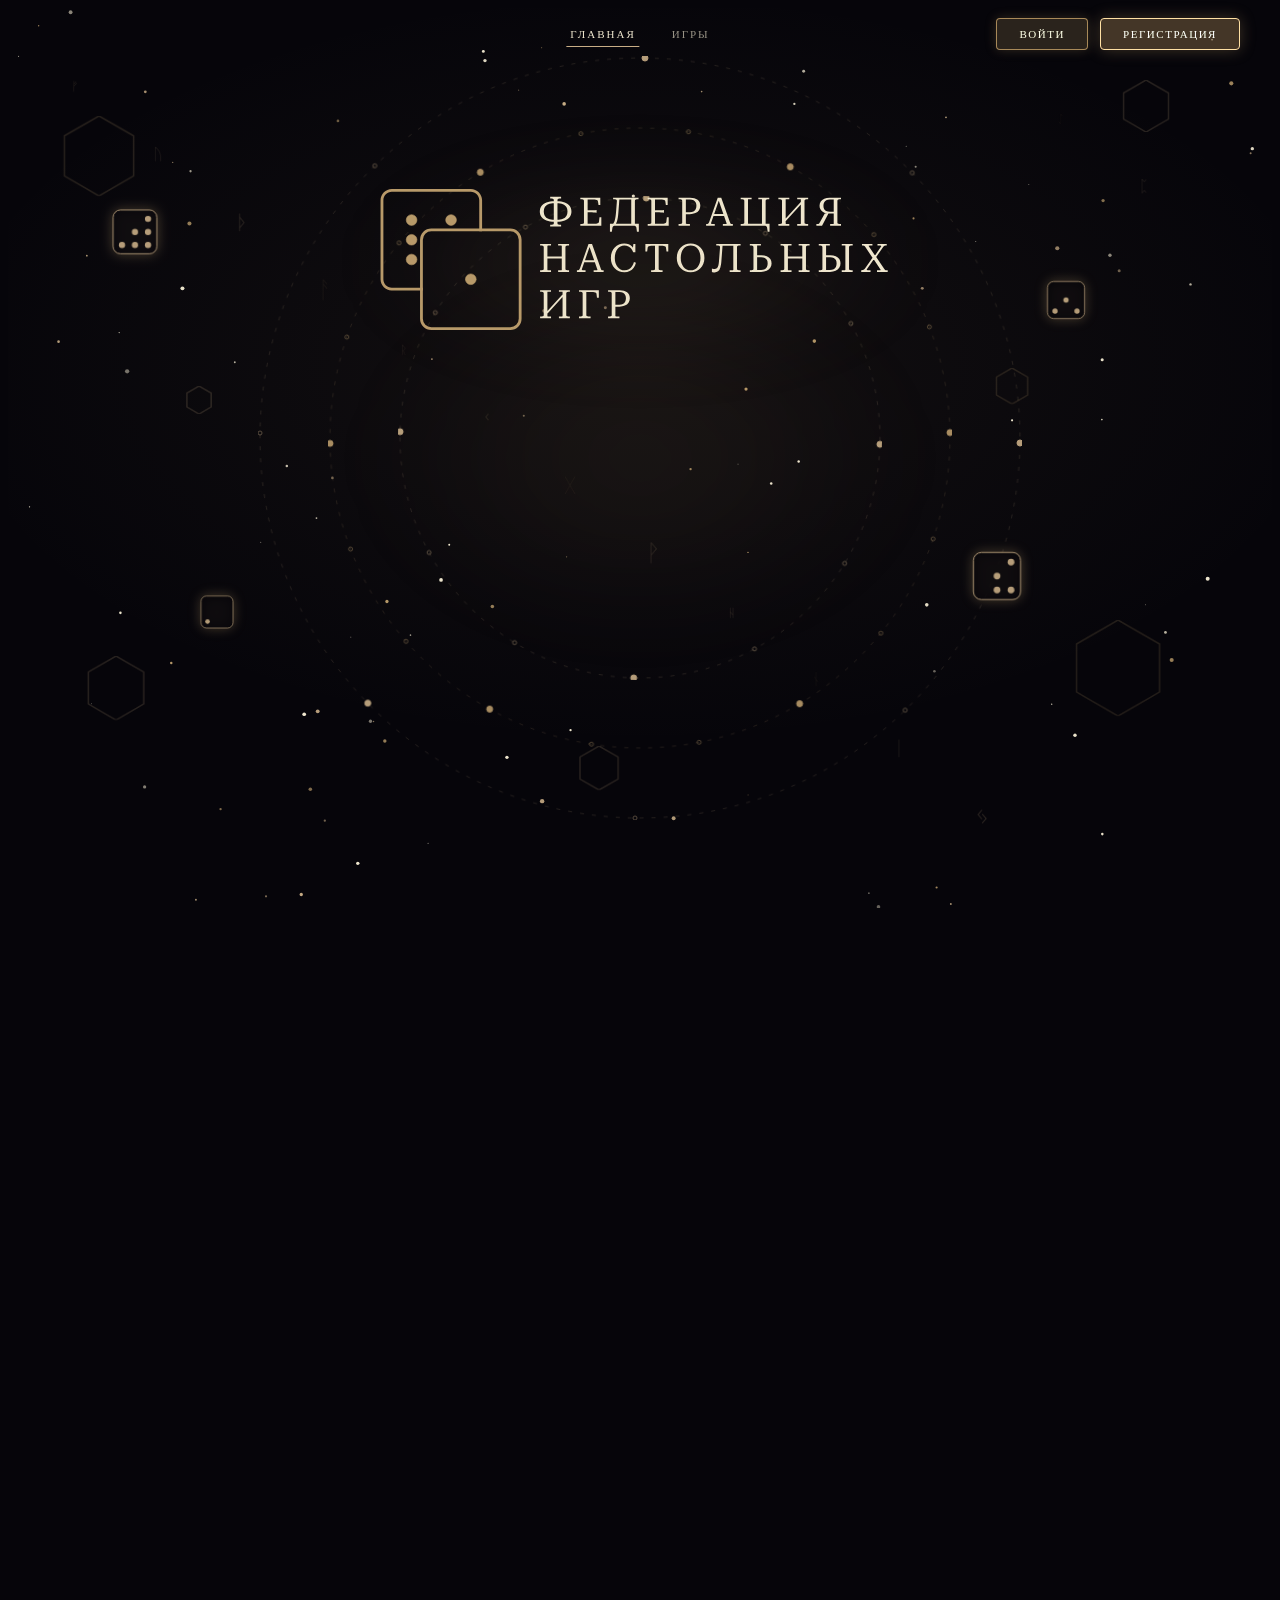
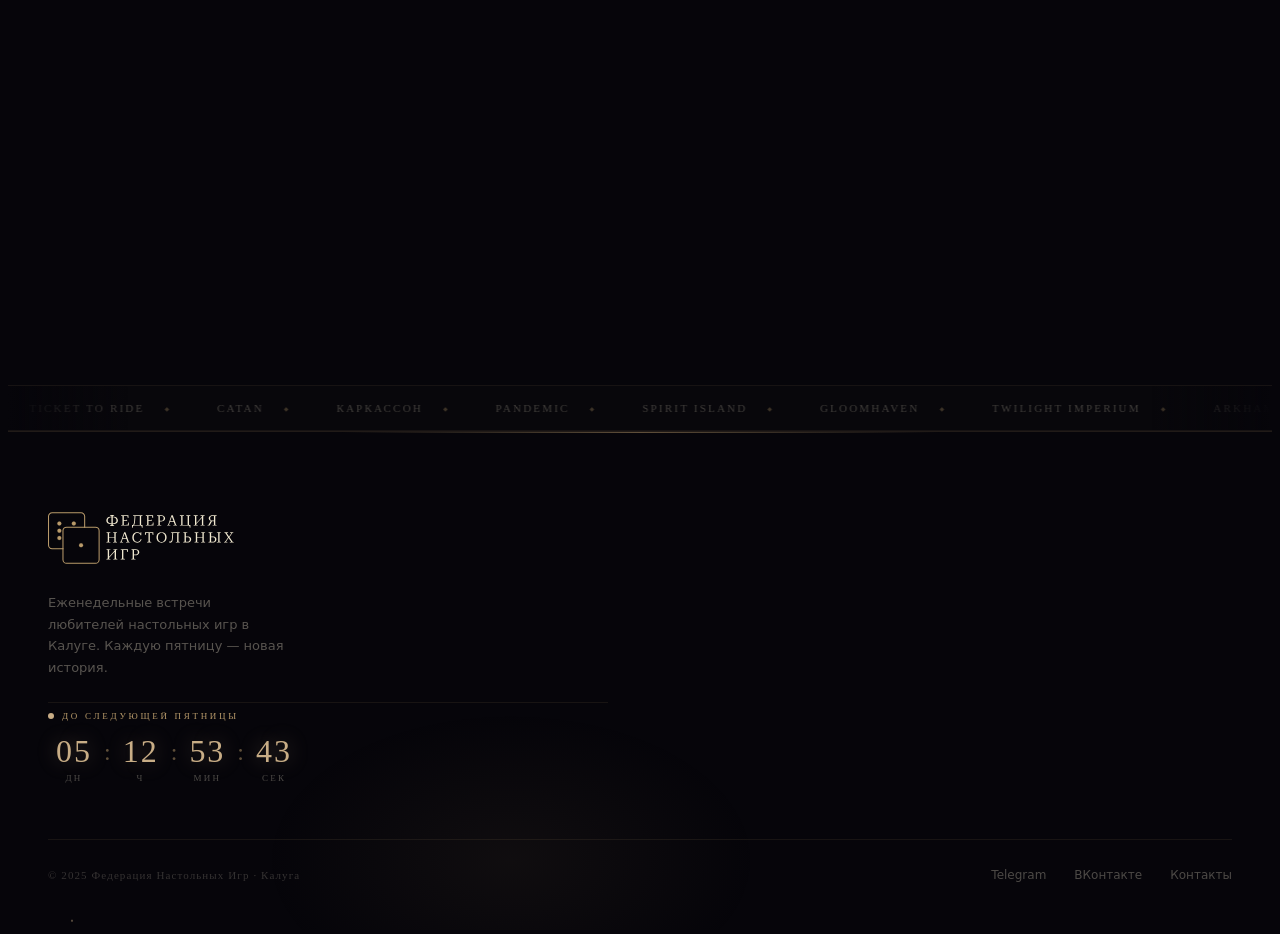
==== index.html @ bab81657 "Добавил все файлы сайта" ====
<!doctype html>
<html lang="ru">
<head>
  <meta charset="UTF-8">
  <meta name="viewport" content="width=device-width, initial-scale=1.0">
  <title>Федерация Настольных Игр — Калуга</title>
  <link rel="stylesheet" href="style.css">
</head>
<body style="background:#06050a; min-height:100vh;">
  <!-- Nav -->
  <nav class="nav-bar" id="nav" style="position:fixed;top:0;left:0;right:0;z-index:50;border-bottom:1px solid transparent;background-color:transparent;transition:all 0.4s ease;padding:18px 40px;display:flex;align-items:center;justify-content:space-between;">
    <div class="nav-center" style="position:absolute;left:50%;transform:translateX(-50%);display:flex;gap:28px;align-items:center;">
      <a href="index.html" id="btn-home" class="active" style="background:transparent;border:none;box-shadow:none;color:#f0e8d0;font-size:11px;letter-spacing:0.18em;text-transform:uppercase;padding:6px 4px 5px;text-decoration:none;font-family:var(--font-serif);transition:color 0.2s; cursor:pointer; border-bottom:1px solid #c8ad86;">Главная</a>
      <a href="games.html" id="btn-games" style="background:transparent;border:none;box-shadow:none;color:rgba(240,232,208,0.62);font-size:11px;letter-spacing:0.18em;text-transform:uppercase;padding:6px 4px;text-decoration:none;font-family:var(--font-serif);transition:color 0.2s; cursor:pointer;">Игры</a>
    </div>
    <div class="nav-right" style="display:flex;gap:12px;align-items:center;margin-left:auto;">
      <span id="nav-user" style="font-size:12px;color:rgba(240, 232, 208, 0.92);font-family:var(--font-serif);display:none;max-width:200px;overflow:hidden;text-overflow:ellipsis;white-space:nowrap;"></span>
      <button id="btn-login" style="background:rgba(184,154,106,0.18);border:1px solid rgba(184, 154, 106, 0.749);border-radius:4px;color:#fff2d6;font-size:11px;letter-spacing:0.14em;text-transform:uppercase;padding:9px 22px;cursor:pointer;font-family:var(--font-serif);transition:all 0.25s;">Войти</button>
      <button id="btn-register" style="background:rgba(184,154,106,0.30);border:1px solid #e8c99a;border-radius:4px;color:#fff8e6;font-size:11px;letter-spacing:0.14em;text-transform:uppercase;padding:9px 22px;cursor:pointer;font-family:var(--font-serif);transition:all 0.25s;box-shadow:0 0 18px rgba(200,173,134,0.38), 0 2px 12px rgba(184,154,106,0.28);">Регистрация</button>
      <button id="btn-logout" style="display:none;background:rgba(180,60,60,0.22);border:1px solid rgba(232,160,160,0.85);border-radius:4px;color:#ffdddd;font-size:11px;letter-spacing:0.14em;text-transform:uppercase;padding:9px 22px;cursor:pointer;font-family:var(--font-serif);">Выйти</button>
      <a id="btn-cabinet" href="cabinet.html" style="display:none;background:rgba(184,154,106,0.24);border:1px solid rgba(184,154,106,0.78);border-radius:4px;color:#fff2d6;font-size:11px;letter-spacing:0.1em;text-transform:uppercase;padding:9px 18px;text-decoration:none;font-family:var(--font-serif);">Кабинет</a>
            <button id="burger-btn" class="burger-btn" style="margin-left:16px;" aria-label="Меню" aria-expanded="false">
        <span></span><span></span><span></span>
      </button>
    </div>
  </nav>
  <!-- Mobile burger menu -->
  <div id="mobile-menu" class="mobile-menu" aria-hidden="true">
    <a href="index.html" class="mobile-link" data-page="home">Главная</a>
    <a href="games.html" class="mobile-link" data-page="games">Игры</a>
  </div>

  <!-- Hero -->
  <section class="hero-section" style="min-height:100vh;display:flex;flex-direction:column;align-items:center;justify-content:center;position:relative;overflow:hidden;padding:120px 24px 80px;background:radial-gradient(ellipse 80% 60% at 50% 40%, rgba(184,154,106,0.07) 0%, rgba(6,5,10,0) 70%), #06050a;">
    <canvas id="constellation" style="position:absolute;inset:0;width:100%;height:100%;pointer-events:none;"></canvas>
    <div id="runes-layer" style="position:absolute;inset:0;pointer-events:none;"></div>
    <div id="hex-layer" style="position:absolute;inset:0;pointer-events:none;"></div>
    <div id="dice-layer" style="position:absolute;inset:0;pointer-events:none;"></div>
    <!-- Nebula -->
    <div id="nebula" style="position:absolute;width:600px;height:400px;left:50%;top:50%;transform:translate(-50%,-50%);background:radial-gradient(ellipse, rgba(184,154,106,0.12) 0%, transparent 70%);animation:pulseGlow 6s ease-in-out infinite;pointer-events:none;"></div>
    <!-- Orbit rings container -->
    <div id="orbit-layer" style="position:absolute;left:50%;top:50%;transform:translate(-50%,-52%);pointer-events:none;"></div>
    <!-- Shooting stars container -->
    <div id="shooting-stars" style="position:absolute;inset:0;pointer-events:none;overflow:hidden;"></div>

    <!-- Logo -->
    <div style="position:relative;margin-bottom:48px;z-index:2;" id="hero-logo-wrap">
      <div style="position:absolute;inset:-40px;background:radial-gradient(ellipse, rgba(184,154,106,0.2) 0%, transparent 70%);border-radius:50%;animation:pulseGlow 5s ease-in-out infinite;pointer-events:none;"></div>
      <div id="logo-svg"></div>
    </div>

    <div style="animation:fadeUp 1s 0.2s ease both;text-align:center;z-index:2;padding:0 16px;">
      <p style="font-size:10px;color:#b89a6a;letter-spacing:0.35em;text-transform:uppercase;margin-bottom:20px;font-family:var(--font-serif);">Калуга</p>
      <h1 style="font-family:var(--font-display);font-size:clamp(18px,5vw,42px);font-weight:400;letter-spacing:0.1em;text-transform:uppercase;color:#f0e8d0;margin:0 0 8px;text-shadow:0 0 60px rgba(184,154,106,0.4);">Живые люди. Живые эмоции. Живая победа</h1>
      <div style="width:160px;height:1px;background:linear-gradient(90deg, transparent, #c8ad86, transparent);margin:16px auto 28px;"></div>
    </div>

    <p style="font-size:16px;color:rgba(240,232,208,0.92);text-align:center;max-width:520px;line-height:1.75;margin:0 0 44px;animation:fadeUp 1s 0.35s ease both;z-index:2;font-weight:300;letter-spacing:0.01em;padding:0 4px;">
      Создаём пространство, где каждый — от первого хода до мастерства — открывает радость настоящего соперничества, находит своих людей и чувствует: <em style="color:#c8ad86;font-style:normal;">здесь его ждут, здесь он важен, здесь игра имеет значение</em>
    </p>

    <div style="display:flex;gap:16px;flex-wrap:wrap;justify-content:center;animation:fadeUp 1s 0.5s ease both;z-index:2;">
      <div class="cosmic-btn-wrap" id="hero-cta-wrap">
        <a href="#" class="cosmic-btn" id="hero-cta">Занять место за столом</a>
      </div>
    </div>
  </section>

  <!-- Stats -->
  <div class="stats-band reveal" style="border-top:1px solid rgba(184,154,106,0.12);border-bottom:1px solid rgba(184,154,106,0.12);padding:120px 40px;background:rgba(184,154,106,0.02);position:relative;overflow:hidden;">
    <div style="position:absolute;inset:0;background:linear-gradient(90deg, transparent 0%, rgba(184,154,106,0.04) 50%, transparent 100%);animation:shimmerSweep 4s ease-in-out infinite;pointer-events:none;"></div>
    <div class="stats-grid" style="max-width:1200px;margin:0 auto;display:grid;grid-template-columns:repeat(4,1fr);gap:0;">
      <div class="stat-tile" style="text-align:center;padding:8px 24px;border-right:1px solid rgba(184,154,106,0.15);"><div style="font-family:var(--font-display);font-size:clamp(36px,5vw,60px);font-weight:300;color:#c8ad86;line-height:1;margin-bottom:8;letter-spacing:0.05em;"><span class="counter" data-target="200" data-suffix="+">0+</span></div><div style="font-size:11px;color:rgba(240,232,208,0.4);letter-spacing:0.18em;text-transform:uppercase;font-family:var(--font-serif);">Игроков в сообществе</div></div>
      <div class="stat-tile" style="text-align:center;padding:8px 24px;border-right:1px solid rgba(184,154,106,0.15);animation-delay:0.12s"><div style="font-family:var(--font-display);font-size:clamp(36px,5vw,60px);font-weight:300;color:#c8ad86;line-height:1;margin-bottom:8;letter-spacing:0.05em;"><span class="counter" data-target="48">0</span></div><div style="font-size:11px;color:rgba(240,232,208,0.4);letter-spacing:0.18em;text-transform:uppercase;font-family:var(--font-serif);">Вечеров сыграно</div></div>
      <div class="stat-tile" style="text-align:center;padding:8px 24px;border-right:1px solid rgba(184,154,106,0.15);animation-delay:0.24s"><div style="font-family:var(--font-display);font-size:clamp(36px,5vw,60px);font-weight:300;color:#c8ad86;line-height:1;margin-bottom:8;letter-spacing:0.05em;"><span class="counter" data-target="12">0</span></div><div style="font-size:11px;color:rgba(240,232,208,0.4);letter-spacing:0.18em;text-transform:uppercase;font-family:var(--font-serif);">Жанров в ротации</div></div>
      <div class="stat-tile" style="text-align:center;padding:8px 24px;"><div style="font-family:var(--font-display);font-size:clamp(36px,5vw,60px);font-weight:300;color:#c8ad86;line-height:1;margin-bottom:8;letter-spacing:0.05em;"><span class="counter" data-target="3" data-suffix="×">0×</span></div><div style="font-size:11px;color:rgba(240,232,208,0.4);letter-spacing:0.18em;text-transform:uppercase;font-family:var(--font-serif);">Призёры растут быстрее</div></div>
    </div>
  </div>

  <!-- How It Works -->
  <section class="section-standard reveal" style="padding:120px 40px;">
    <div style="max-width:1200px;margin:0 auto;">
    <div style="margin-bottom:64px;">
      <p style="font-size:10px;color:#b89a6a;letter-spacing:0.3em;text-transform:uppercase;margin-bottom:16px;font-family:var(--font-serif);">Как это устроено</p>
      <h2 style="font-family:var(--font-serif);font-size:clamp(24px,4vw,44px);font-weight:400;letter-spacing:0.05em;color:#f0e8d0;margin:0;text-transform:uppercase;">Вечер, у которого есть ритм</h2>
      <div style="width:80px;height:1px;background:linear-gradient(90deg, #b89a6a, transparent);margin-top:20px;"></div>
    </div>
    <div class="how-grid" style="display:grid;grid-template-columns:repeat(auto-fit, minmax(280px,1fr));gap:0;border:1px solid rgba(184,154,106,0.2);">
      <div class="reveal reveal-stagger how-cell card-3d" style="padding:48px 36px;border-right:1px solid rgba(184,154,106,0.15);position:relative;">
        <div style="position:absolute;bottom:12px;right:20px;font-family:var(--font-display);font-size:72px;color:#b89a6a;opacity:0.05;user-select:none;line-height:1;">01</div>
        <div class="cell-rune" style="position:absolute;top:16px;right:20px;font-family:serif;font-size:40px;color:#b89a6a;opacity:0.08;user-select:none;">ᚠ</div>
        <div class="cell-icon" style="font-size:22px;color:#c8ad86;margin-bottom:28px;line-height:1;display:inline-block;">◈</div>
        <h3 style="font-family:var(--font-serif);font-size:18px;font-weight:500;color:#f0e8d0;margin:0 0 14px;letter-spacing:0.06em;text-transform:uppercase;">Найдите свой стол</h3>
        <p style="font-size:14px;color:rgba(240,232,208,0.88);line-height:1.7;margin:0;">Приходите одни или небольшой группой. Мы подберём партнёров по опыту и темпераменту — первый шаг не должен пугать.</p>
        <div style="position:absolute;right:-5px;top:50%;transform:translateY(-50%);width:9px;height:9px;border-radius:50%;background:#06050a;border:1px solid rgba(184,154,106,0.4);z-index:2;"></div>
      </div>
      <div class="reveal reveal-stagger how-cell card-3d" style="padding:48px 36px;border-right:1px solid rgba(184,154,106,0.15);position:relative;transition-delay:0.15s">
        <div style="position:absolute;bottom:12px;right:20px;font-family:var(--font-display);font-size:72px;color:#b89a6a;opacity:0.05;user-select:none;line-height:1;">02</div>
        <div class="cell-rune" style="position:absolute;top:16px;right:20px;font-family:serif;font-size:40px;color:#b89a6a;opacity:0.08;user-select:none;">ᚹ</div>
        <div class="cell-icon" style="font-size:22px;color:#c8ad86;margin-bottom:28px;line-height:1;display:inline-block;">⬡</div>
        <h3 style="font-family:var(--font-serif);font-size:18px;font-weight:500;color:#f0e8d0;margin:0 0 14px;letter-spacing:0.06em;text-transform:uppercase;">Сыграйте партию</h3>
        <p style="font-size:14px;color:rgba(240,232,208,0.88);line-height:1.7;margin:0;">Несколько туров за вечер — стратегии, абстракции, кооперативы. Каждый жанр открывает разных людей в вас.</p>
        <div style="position:absolute;right:-5px;top:50%;transform:translateY(-50%);width:9px;height:9px;border-radius:50%;background:#06050a;border:1px solid rgba(184,154,106,0.4);z-index:2;"></div>
      </div>
      <div class="reveal reveal-stagger how-cell card-3d" style="padding:48px 36px;position:relative;transition-delay:0.3s">
        <div style="position:absolute;bottom:12px;right:20px;font-family:var(--font-display);font-size:72px;color:#b89a6a;opacity:0.05;user-select:none;line-height:1;">03</div>
        <div class="cell-rune" style="position:absolute;top:16px;right:20px;font-family:serif;font-size:40px;color:#b89a6a;opacity:0.08;user-select:none;">ᛊ</div>
        <div class="cell-icon" style="font-size:22px;color:#c8ad86;margin-bottom:28px;line-height:1;display:inline-block;">◇</div>
        <h3 style="font-family:var(--font-serif);font-size:18px;font-weight:500;color:#f0e8d0;margin:0 0 14px;letter-spacing:0.06em;text-transform:uppercase;">Войдите в летопись</h3>
        <p style="font-size:14px;color:rgba(240,232,208,0.88);line-height:1.7;margin:0;">Лучший результат недели оседает в федеральном рейтинге. Без давления — но победа приятна вдвойне, когда за ней история.</p>
      </div>
    </div>
    </div>
  </section>

  <!-- Prizes -->
  <section class="section-standard reveal" style="padding:120px 40px;border-top:1px solid rgba(184,154,106,0.12);">
    <div style="max-width:1200px;margin:0 auto;">
      <div style="margin-bottom:64px;">
        <p style="font-size:10px;color:#b89a6a;letter-spacing:0.3em;text-transform:uppercase;margin-bottom:16px;font-family:var(--font-serif);">Призы</p>
        <h2 style="font-family:var(--font-serif);font-size:clamp(24px,4vw,44px);font-weight:400;letter-spacing:0.05em;color:#f0e8d0;margin:0 0 16px;text-transform:uppercase;">Победа, за которой стоит бороться</h2>
        <p style="font-size:14px;color:rgba(240,232,208,0.45);max-width:520px;line-height:1.75;margin:0;">Каждый вечер — отдельный турнир с наградами. Лучшие три места получают денежные призы и привилегии следующего сезона.</p>
        <div style="width:80px;height:1px;background:linear-gradient(90deg, #b89a6a, transparent);margin-top:20px;"></div>
      </div>
      <div style="display:grid;grid-template-columns:repeat(auto-fit, minmax(280px,1fr));gap:24;">
        <div class="reveal reveal-stagger prize-card" data-color="#c8ad86" style="border:1px solid rgba(184,154,106,0.35);border-radius:4px;padding:44px 36px 40px;position:relative;overflow:hidden;background:#06050a;">
          <div style="position:absolute;top:0;left:0;right:0;height:2px;background:linear-gradient(90deg, transparent, #c8ad86, transparent);"></div>
          <div style="position:absolute;bottom:-12px;right:16px;font-family:var(--font-display);font-size:100px;color:#c8ad86;opacity:0.04;user-select:none;line-height:1;">I</div>
          <div style="font-size:28px;color:#c8ad86;margin-bottom:20px;line-height:1;">◆</div>
          <div style="font-size:10px;color:#c8ad86;letter-spacing:0.3em;text-transform:uppercase;margin-bottom:10px;font-family:var(--font-serif);">Место I</div>
          <h3 style="font-family:var(--font-serif);font-size:18px;font-weight:500;color:#f0e8d0;margin:0 0 20px;letter-spacing:0.06em;text-transform:uppercase;">Золото Федерации</h3>
          <div style="font-family:var(--font-display);font-size:38px;font-weight:300;color:#c8ad86;letter-spacing:0.04em;line-height:1;margin-bottom:28px;">5 000 ₽</div>
          <div style="width:100%;height:1px;background:linear-gradient(90deg, transparent, #c8ad86, transparent);opacity:0.2;margin-bottom:24px;"></div>
          <div style="display:flex;flex-direction:column;gap:12px;"><div style="display:flex;gap:12px;"><span style="color:#c8ad86;font-size:10px;margin-top:4px;">◆</span><span style="font-size:13px;color:rgba(240,232,208,0.55);line-height:1.6;">Именная запись в летописи</span></div><div style="display:flex;gap:12px;"><span style="color:#c8ad86;font-size:10px;margin-top:4px;">◆</span><span style="font-size:13px;color:rgba(240,232,208,0.55);line-height:1.6;">Приоритетная регистрация на следующий сезон</span></div><div style="display:flex;gap:12px;"><span style="color:#c8ad86;font-size:10px;margin-top:4px;">◆</span><span style="font-size:13px;color:rgba(240,232,208,0.55);line-height:1.6;">Эксклюзивный значок чемпиона</span></div></div>
        </div>
        <div class="reveal reveal-stagger prize-card" data-color="#b89a6a" style="border:1px solid rgba(184,154,106,0.18);border-radius:4px;padding:44px 36px 40px;position:relative;overflow:hidden;background:#06050a;transition-delay:0.15s">
          <div style="position:absolute;top:0;left:0;right:0;height:2px;background:linear-gradient(90deg, transparent, #b89a6a, transparent);opacity:0.3"></div>
          <div style="position:absolute;bottom:-12px;right:16px;font-family:var(--font-display);font-size:100px;color:#b89a6a;opacity:0.04;user-select:none;line-height:1;">II</div>
          <div style="font-size:28px;color:#b89a6a;margin-bottom:20px;line-height:1;">◇</div>
          <div style="font-size:10px;color:#b89a6a;letter-spacing:0.3em;text-transform:uppercase;margin-bottom:10px;font-family:var(--font-serif);">Место II</div>
          <h3 style="font-family:var(--font-serif);font-size:18px;font-weight:500;color:#e0d4b8;margin:0 0 20px;letter-spacing:0.06em;text-transform:uppercase;">Серебро Федерации</h3>
          <div style="font-family:var(--font-display);font-size:38px;font-weight:300;color:#b89a6a;letter-spacing:0.04em;line-height:1;margin-bottom:28px;">2 500 ₽</div>
          <div style="width:100%;height:1px;background:linear-gradient(90deg, transparent, #b89a6a, transparent);opacity:0.2;margin-bottom:24px;"></div>
          <div style="display:flex;flex-direction:column;gap:12px;"><div style="display:flex;gap:12px;"><span style="color:#b89a6a;font-size:10px;margin-top:4px;">◆</span><span style="font-size:13px;color:rgba(240,232,208,0.55);line-height:1.6;">Запись в рейтинговой таблице</span></div><div style="display:flex;gap:12px;"><span style="color:#b89a6a;font-size:10px;margin-top:4px;">◆</span><span style="font-size:13px;color:rgba(240,232,208,0.55);line-height:1.6;">Скидка 20% на следующий сезон</span></div><div style="display:flex;gap:12px;"><span style="color:#b89a6a;font-size:10px;margin-top:4px;">◆</span><span style="font-size:13px;color:rgba(240,232,208,0.55);line-height:1.6;">Памятный диплом</span></div></div>
        </div>
        <div class="reveal reveal-stagger prize-card" data-color="#8a7050" style="border:1px solid rgba(184,154,106,0.18);border-radius:4px;padding:44px 36px 40px;position:relative;overflow:hidden;background:#06050a;transition-delay:0.3s">
          <div style="position:absolute;top:0;left:0;right:0;height:2px;background:linear-gradient(90deg, transparent, #8a7050, transparent);opacity:0.3"></div>
          <div style="position:absolute;bottom:-12px;right:16px;font-family:var(--font-display);font-size:100px;color:#8a7050;opacity:0.04;user-select:none;line-height:1;">III</div>
          <div style="font-size:28px;color:#8a7050;margin-bottom:20px;line-height:1;">○</div>
          <div style="font-size:10px;color:#8a7050;letter-spacing:0.3em;text-transform:uppercase;margin-bottom:10px;font-family:var(--font-serif);">Место III</div>
          <h3 style="font-family:var(--font-serif);font-size:18px;font-weight:500;color:#c8ad86;margin:0 0 20px;letter-spacing:0.06em;text-transform:uppercase;">Бронза Федерации</h3>
          <div style="font-family:var(--font-display);font-size:38px;font-weight:300;color:#8a7050;letter-spacing:0.04em;line-height:1;margin-bottom:28px;">1 000 ₽</div>
          <div style="width:100%;height:1px;background:linear-gradient(90deg, transparent, #8a7050, transparent);opacity:0.2;margin-bottom:24px;"></div>
          <div style="display:flex;flex-direction:column;gap:12px;"><div style="display:flex;gap:12px;"><span style="color:#8a7050;font-size:10px;margin-top:4px;">◆</span><span style="font-size:13px;color:rgba(240,232,208,0.55);line-height:1.6;">Упоминание в итогах вечера</span></div><div style="display:flex;gap:12px;"><span style="color:#8a7050;font-size:10px;margin-top:4px;">◆</span><span style="font-size:13px;color:rgba(240,232,208,0.55);line-height:1.6;">Скидка 10% на следующий сезон</span></div></div>
        </div>
      </div>
    </div>
  </section>

  <!-- Schedule -->
  <section class="section-standard reveal" style="padding:120px 40px;border-top:1px solid rgba(184,154,106,0.12);">
    <div class="swiss-two-col" style="max-width:1200px;margin:0 auto;display:grid;grid-template-columns:1fr 1fr;gap:80px;align-items:start;">
      <div>
        <p style="font-size:10px;color:#b89a6a;letter-spacing:0.3em;text-transform:uppercase;margin-bottom:16px;font-family:var(--font-serif);">Расписание и место</p>
        <h2 style="font-family:var(--font-serif);font-size:clamp(26px,3.5vw,40px);font-weight:400;letter-spacing:0.06em;color:#f0e8d0;margin:0 0 48px;text-transform:uppercase;">Каждую пятницу</h2>
        <div class="schedule-table" style="border:1px solid rgba(184,154,106,0.2);overflow:hidden;border-radius:4px;">
          <div class="schedule-row" style="display:flex;align-items:center;gap:24px;padding:18px 28px;border-bottom:1px solid rgba(184,154,106,0.1);"><span style="font-size:13px;color:#b89a6a;min-width:44px;font-family:var(--font-serif);">18:30</span><span style="font-size:14px;color:rgba(240,232,208,0.65);">Регистрация и открытые игры</span><span style="margin-left:auto;color:#b89a6a;font-size:12px;opacity:0;">◆</span></div>
          <div class="schedule-row" style="display:flex;align-items:center;gap:24px;padding:18px 28px;border-bottom:1px solid rgba(184,154,106,0.1);"><span style="font-size:13px;color:#b89a6a;min-width:44px;font-family:var(--font-serif);">19:00</span><span style="font-size:14px;color:rgba(240,232,208,0.65);">Начало турнирных туров</span><span style="margin-left:auto;color:#b89a6a;font-size:12px;opacity:0;">◆</span></div>
          <div class="schedule-row" style="display:flex;align-items:center;gap:24px;padding:18px 28px;border-bottom:1px solid rgba(184,154,106,0.1);"><span style="font-size:13px;color:#b89a6a;min-width:44px;font-family:var(--font-serif);">21:00</span><span style="font-size:14px;color:rgba(240,232,208,0.65);">Финальный тур, подведение итогов</span><span style="margin-left:auto;color:#b89a6a;font-size:12px;opacity:0;">◆</span></div>
          <div class="schedule-row" style="display:flex;align-items:center;gap:24px;padding:18px 28px;border-bottom:1px solid rgba(184,154,106,0.1);"><span style="font-size:13px;color:#b89a6a;min-width:44px;font-family:var(--font-serif);">21:30</span><span style="font-size:14px;color:rgba(240,232,208,0.65);">Свободная игра и общение</span><span style="margin-left:auto;color:#b89a6a;font-size:12px;opacity:0;">◆</span></div>
          <div class="schedule-row" style="display:flex;align-items:center;gap:24px;padding:18px 28px;"><span style="font-size:13px;color:#b89a6a;min-width:44px;font-family:var(--font-serif);">23:00</span><span style="font-size:14px;color:rgba(240,232,208,0.65);">Закрытие</span><span style="margin-left:auto;color:#b89a6a;font-size:12px;opacity:0;">◆</span></div>
        </div>
      </div>
      <div>
        <div class="schedule-card" style="border:1px solid rgba(184,154,106,0.2);border-radius:4px;padding:40px 36px;display:flex;flex-direction:column;gap:32px;">
          <div style="height:180px;background:rgba(184,154,106,0.04);border:1px solid rgba(184,154,106,0.12);border-radius:2px;display:flex;align-items:center;justify-content:center;position:relative;overflow:hidden;">
            <svg viewBox="0 0 300 160" style="width:100%;height:100%;opacity:0.35"><line x1="0" y1="80" x2="300" y2="80" stroke="#b89a6a" stroke-width="0.5"/><line x1="150" y1="0" x2="150" y2="160" stroke="#b89a6a" stroke-width="0.5"/><circle cx="150" cy="80" r="7" fill="#b89a6a" opacity="0.9"/><circle cx="150" cy="80" r="14" fill="none" stroke="#b89a6a" stroke-width="0.8" opacity="0.4" style="animation:breathe 2s ease-in-out infinite"/><circle cx="150" cy="80" r="28" fill="none" stroke="#b89a6a" stroke-width="0.4" opacity="0.2" style="animation:breathe 2.5s 0.5s ease-in-out infinite"/><circle cx="150" cy="80" r="48" fill="none" stroke="#b89a6a" stroke-width="0.2" opacity="0.1" style="animation:breathe 3s 1s ease-in-out infinite"/></svg>
            <div style="position:absolute;bottom:12px;right:12px;font-size:10px;color:#b89a6a;letter-spacing:0.15em;font-family:var(--font-serif);">◆ Мы здесь</div>
          </div>
          <div style="display:flex;flex-direction:column;gap:16px;">
            <div style="padding:12px 0;border-bottom:1px solid rgba(184,154,106,0.1);"><div style="font-size:10px;color:#b89a6a;letter-spacing:0.25em;text-transform:uppercase;margin-bottom:6px;font-family:var(--font-serif);">Адрес</div><div style="font-size:15px;color:#f0e8d0;">Цветной бульвар, 2</div><div style="font-size:13px;color:rgba(240,232,208,0.4);margin-top:2px;">м. Цветной бульвар · 3 мин пешком</div></div>
            <div style="padding:12px 0;"><div style="font-size:10px;color:#b89a6a;letter-spacing:0.25em;text-transform:uppercase;margin-bottom:6px;font-family:var(--font-serif);">Вход</div><div style="font-size:15px;color:#f0e8d0;">800 ₽</div><div style="font-size:13px;color:rgba(240,232,208,0.4);margin-top:2px;">Всё включено. Регистрация на сайте.</div></div>
          </div>
          <div class="cosmic-btn-wrap"><a href="#" class="cosmic-btn schedule-cta">Записаться на ближайшую встречу</a></div>
        </div>
      </div>
    </div>
  </section>

  <!-- Marquee -->
  <div style="border-top:1px solid rgba(184,154,106,0.08);border-bottom:1px solid rgba(184,154,106,0.08);padding:16px 0;overflow:hidden;position:relative;background:rgba(184,154,106,0.015);">
    <div style="position:absolute;left:0;top:0;bottom:0;width:120px;background:linear-gradient(90deg, #06050a, transparent);z-index:2;pointer-events:none;"></div>
    <div style="position:absolute;right:0;top:0;bottom:0;width:120px;background:linear-gradient(270deg, #06050a, transparent);z-index:2;pointer-events:none;"></div>
    <div class="marquee-track" style="display:flex;gap:0;white-space:nowrap;" id="marquee-track"></div>
  </div>

  <!-- Footer -->
  <footer class="footer-section" style="padding:80px 40px 48px;border-top:1px solid rgba(184,154,106,0.15);position:relative;overflow:hidden;">
    <div style="position:absolute;inset:0;pointer-events:none;overflow:hidden;" id="footer-particles"></div>
    <div style="position:absolute;bottom:-80px;left:20%;width:500px;height:300px;background:radial-gradient(ellipse, rgba(184,154,106,0.06) 0%, transparent 70%);pointer-events:none;"></div>
    <div style="position:absolute;top:0;left:50%;transform:translateX(-50%);width:600px;height:1px;background:linear-gradient(90deg, transparent, rgba(184,154,106,0.5), transparent);pointer-events:none;"></div>
    <div style="max-width:1200px;margin:0 auto;position:relative;z-index:1;">
      <div style="display:grid;grid-template-columns:1fr 1fr;gap:64px;margin-bottom:56px;align-items:start;">
        <div style="display:flex;flex-direction:column;gap:24px;">
          <div id="footer-logo"></div>
          <p style="font-size:13px;color:rgba(240,232,208,0.35);max-width:240px;line-height:1.65;margin:0;">Еженедельные встречи любителей настольных игр в Калуге. Каждую пятницу — новая история.</p>
          <div style="padding-top:8px;border-top:1px solid rgba(184,154,106,0.1);">
            <div style="font-size:9px;color:#b89a6a;letter-spacing:0.3em;text-transform:uppercase;margin-bottom:14px;font-family:var(--font-serif);display:flex;align-items:center;gap:8px;"><span style="width:6px;height:6px;border-radius:50%;background:#c8ad86;display:inline-block;animation:pulseDot 1.5s ease-in-out infinite;"></span> До следующей пятницы</div>
            <div style="display:flex;align-items:flex-start;gap:4px;" id="countdown">
              <div style="display:flex;flex-direction:column;align-items:center;gap:6px;min-width:52px;"><div id="cd-d" style="font-family:var(--font-display);font-size:32px;font-weight:300;color:#c8ad86;line-height:1;letter-spacing:0.06em;text-shadow:0 0 20px rgba(200,173,134,0.4);">00</div><div style="font-size:9px;color:rgba(240,232,208,0.3);letter-spacing:0.25em;text-transform:uppercase;font-family:var(--font-serif);">дн</div></div>
              <div style="color:#b89a6a;font-size:24px;font-family:var(--font-display);opacity:0.5;margin-top:4px;">:</div>
              <div style="display:flex;flex-direction:column;align-items:center;gap:6px;min-width:52px;"><div id="cd-h" style="font-family:var(--font-display);font-size:32px;font-weight:300;color:#c8ad86;line-height:1;letter-spacing:0.06em;text-shadow:0 0 20px rgba(200,173,134,0.4);">00</div><div style="font-size:9px;color:rgba(240,232,208,0.3);letter-spacing:0.25em;text-transform:uppercase;font-family:var(--font-serif);">ч</div></div>
              <div style="color:#b89a6a;font-size:24px;font-family:var(--font-display);opacity:0.5;margin-top:4px;">:</div>
              <div style="display:flex;flex-direction:column;align-items:center;gap:6px;min-width:52px;"><div id="cd-m" style="font-family:var(--font-display);font-size:32px;font-weight:300;color:#c8ad86;line-height:1;letter-spacing:0.06em;text-shadow:0 0 20px rgba(200,173,134,0.4);">00</div><div style="font-size:9px;color:rgba(240,232,208,0.3);letter-spacing:0.25em;text-transform:uppercase;font-family:var(--font-serif);">мин</div></div>
              <div style="color:#b89a6a;font-size:24px;font-family:var(--font-display);opacity:0.5;margin-top:4px;">:</div>
              <div style="display:flex;flex-direction:column;align-items:center;gap:6px;min-width:52px;"><div id="cd-s" style="font-family:var(--font-display);font-size:32px;font-weight:300;color:#c8ad86;line-height:1;letter-spacing:0.06em;text-shadow:0 0 20px rgba(200,173,134,0.4);">00</div><div style="font-size:9px;color:rgba(240,232,208,0.3);letter-spacing:0.25em;text-transform:uppercase;font-family:var(--font-serif);">сек</div></div>
            </div>
          </div>
        </div>
        <div style="display:flex;flex-direction:column;gap:28px;align-items:flex-start;">
          
        </div>
      </div>
      <div class="footer-bottom" style="display:flex;justify-content:space-between;align-items:center;flex-wrap:wrap;gap:16px;border-top:1px solid rgba(184,154,106,0.1);padding-top:28px;">
        <span style="font-size:11px;color:rgba(240,232,208,0.2);font-family:var(--font-serif);letter-spacing:0.1em;">© 2025 Федерация Настольных Игр · Калуга</span>
        <div style="display:flex;gap:28px;"><a href="#" style="font-size:12px;color:rgba(240,232,208,0.3);text-decoration:none;">Telegram</a><a href="#" style="font-size:12px;color:rgba(240,232,208,0.3);text-decoration:none;">ВКонтакте</a><a href="#" style="font-size:12px;color:rgba(240,232,208,0.3);text-decoration:none;">Контакты</a></div>
      </div>
    </div>
  </footer>

  <!-- Modals -->
  <div id="modal-register" style="position:fixed;inset:0;z-index:100;background:rgba(6,5,10,0.85);backdrop-filter:blur(12px);display:none;align-items:center;justify-content:center;padding:20px;">
    <div style="width:100%;max-width:480px;background:#06050a;border:1px solid rgba(184,154,106,0.3);border-radius:6px;padding:48px 40px;position:relative;">
      <button class="modal-close" data-close="modal-register" style="position:absolute;top:18px;right:20px;background:none;border:none;color:rgba(240,232,208,0.3);font-size:20px;cursor:pointer;line-height:1;padding:4px;">×</button>
      <div id="reg-form-wrap">
        <p style="font-size:10px;color:#b89a6a;letter-spacing:0.3em;text-transform:uppercase;margin-bottom:12px;font-family:var(--font-serif);">Ближайшая встреча</p>
        <h3 style="font-family:var(--font-serif);font-size:24px;color:#f0e8d0;font-weight:400;letter-spacing:0.06em;text-transform:uppercase;margin:0 0 8px;">Пятница, 18:30</h3>
        <p style="font-size:13px;color:rgba(240,232,208,0.35);margin-bottom:36px;">Цветной бульвар, 2 · Вход 800 ₽</p>
        <div style="width:100%;height:1px;background:linear-gradient(90deg, transparent, rgba(184,154,106,0.3), transparent);margin-bottom:32px;"></div>
        <form id="reg-form" style="display:flex;flex-direction:column;gap:16px;">
          <div><div style="font-size:10px;color:#b89a6a;letter-spacing:0.22em;text-transform:uppercase;margin-bottom:8px;font-family:var(--font-serif);">Имя <span style="color:rgba(184,154,106,0.5);">*</span></div><input id="reg-name" type="text" placeholder="Как вас зовут" required style="width:100%;background:transparent;border:1px solid rgba(184,154,106,0.25);border-radius:4px;padding:12px 16px;font-size:14px;color:#f0e8d0;outline:none;font-family:var(--font-sans);"></div>
          <div><div style="font-size:10px;color:#b89a6a;letter-spacing:0.22em;text-transform:uppercase;margin-bottom:8px;font-family:var(--font-serif);">Email <span style="color:rgba(184,154,106,0.5);">*</span></div><input id="reg-email" type="email" placeholder="ваш@email.com" required style="width:100%;background:transparent;border:1px solid rgba(184,154,106,0.25);border-radius:4px;padding:12px 16px;font-size:14px;color:#f0e8d0;outline:none;font-family:var(--font-sans);"></div>
          <div><div style="font-size:10px;color:#b89a6a;letter-spacing:0.22em;text-transform:uppercase;margin-bottom:8px;font-family:var(--font-serif);">Пароль <span style="color:rgba(184,154,106,0.5);">*</span></div><input id="reg-password" type="password" placeholder="Придумай пароль (мин. 4 символа)" required style="width:100%;background:transparent;border:1px solid rgba(184,154,106,0.25);border-radius:4px;padding:12px 16px;font-size:14px;color:#f0e8d0;outline:none;font-family:var(--font-sans);"></div>
          <div id="reg-error" style="display:none;color:#e8a0a0;font-size:12px;text-align:center;padding:8px;border:1px solid rgba(180,60,60,0.3);border-radius:4px;background:rgba(180,60,60,0.08);"></div>
          <div style="margin-top:8px;"><div class="cosmic-btn-wrap" style="width:100%"><button type="submit" class="cosmic-btn" style="width:100%;font-size:12px;">Зарегистрироваться</button></div></div>
        </form>
      </div>
      <div id="reg-success" style="display:none;text-align:center;padding:24px 0;">
        <div style="font-size:32px;color:#c8ad86;margin-bottom:20px;">◆</div>
        <h3 style="font-family:var(--font-serif);font-size:22px;color:#f0e8d0;font-weight:400;letter-spacing:0.08em;text-transform:uppercase;margin:0 0 12px;">Место занято</h3>
        <p style="font-size:14px;color:rgba(240,232,208,0.88);line-height:1.7;margin:0 0 32px;">Ждём вас в пятницу в 18:30.<br>Письмо с деталями придёт на <span id="reg-success-email"></span></p>
        <button data-close="modal-register" class="modal-close" style="font-size:12px;color:#b89a6a;background:none;border:1px solid rgba(184,154,106,0.3);border-radius:4px;padding:10px 28px;cursor:pointer;letter-spacing:0.1em;text-transform:uppercase;font-family:var(--font-serif);">Закрыть</button>
      </div>
    </div>
  </div>

  <div id="modal-login" style="position:fixed;inset:0;z-index:100;background:rgba(6,5,10,0.85);backdrop-filter:blur(12px);display:none;align-items:center;justify-content:center;padding:20px;">
    <div style="width:100%;max-width:420px;background:#06050a;border:1px solid rgba(184,154,106,0.3);border-radius:6px;padding:48px 40px;position:relative;">
      <button class="modal-close" data-close="modal-login" style="position:absolute;top:18px;right:20px;background:none;border:none;color:rgba(240,232,208,0.3);font-size:20px;cursor:pointer;line-height:1;padding:4px;">×</button>
      <div style="font-size:32px;color:#c8ad86;text-align:center;margin-bottom:24px;">◆</div>
      <h3 style="font-family:var(--font-serif);font-size:22px;color:#f0e8d0;font-weight:400;letter-spacing:0.08em;text-transform:uppercase;margin:0 0 8px;text-align:center;">Вход</h3>
      <p style="font-size:13px;color:rgba(240,232,208,0.35);text-align:center;margin-bottom:32px;">Добро пожаловать обратно</p>
      <div style="width:100%;height:1px;background:linear-gradient(90deg, transparent, rgba(184,154,106,0.3), transparent);margin-bottom:32px;"></div>
      <form id="login-form" style="display:flex;flex-direction:column;gap:16px;">
        <div><div style="font-size:10px;color:#b89a6a;letter-spacing:0.22em;text-transform:uppercase;margin-bottom:8px;font-family:var(--font-serif);">Email</div><input type="email" placeholder="ваш@email.com" required style="width:100%;background:transparent;border:1px solid rgba(184,154,106,0.25);border-radius:4px;padding:12px 16px;font-size:14px;color:#f0e8d0;outline:none;font-family:var(--font-sans);"></div>
        <div><div style="font-size:10px;color:#b89a6a;letter-spacing:0.22em;text-transform:uppercase;margin-bottom:8px;font-family:var(--font-serif);">Пароль</div><input type="password" id="login-password" placeholder="••••••••" required style="width:100%;background:transparent;border:1px solid rgba(184,154,106,0.25);border-radius:4px;padding:12px 16px;font-size:14px;color:#f0e8d0;outline:none;font-family:var(--font-sans);"></div>
        <div style="text-align:right;margin-top:-8px;"><span style="font-size:11px;color:rgba(184,154,106,0.5);cursor:pointer;letter-spacing:0.1em;font-family:var(--font-serif);">Забыли пароль?</span></div>
        <div id="login-error" style="display:none;color:#e8a0a0;font-size:12px;text-align:center;padding:8px;border:1px solid rgba(180,60,60,0.3);border-radius:4px;background:rgba(180,60,60,0.08);"></div>
        <div style="margin-top:8px;"><div class="cosmic-btn-wrap" style="width:100%"><button type="submit" class="cosmic-btn" style="width:100%;font-size:12px;">Войти</button></div></div>
      </form>
    </div>
  </div>

  <script src="db.js"></script>
  <script src="script.js"></script>
</body>
</html>
---- style.css ----
@import url('https://fonts.googleapis.com/css2?family=Cormorant+Garamond:ital,wght@0,300;0,400;0,500;0,600;1,300;1,400;1,500&family=Cormorant+SC:wght@300;400;500;600&family=Raleway:wght@300;400;500&display=swap');


@property --cosmic-angle {
  syntax: '<angle>';
  initial-value: 0deg;
  inherits: false;
}

:root {
  --color-canvas: #06050a;
  --color-cream: #f0e8d0;
  --color-gold: #c8ad86;
  --color-purple: #b89a6a;
  --color-violet: #8a7050;
  --color-cyan: #c8ad86;
  --color-ash: #66635f;
  --color-border: rgba(200, 173, 134, 0.15);

  --font-display: 'Cormorant SC', 'Cormorant Garamond', Georgia, serif;
  --font-serif: 'Cormorant Garamond', Georgia, serif;
  --font-sans: 'Raleway', ui-sans-serif, system-ui, sans-serif;
}

* { box-sizing: border-box; }

html { scroll-behavior: smooth; }

body {
  background-color: #06050a;
  color: #f0e8d0;
  font-family: 'Raleway', ui-sans-serif, system-ui, sans-serif;
  -webkit-font-smoothing: antialiased;
}

::-webkit-scrollbar { width: 3px; }
::-webkit-scrollbar-track { background: transparent; }
::-webkit-scrollbar-thumb { background: rgba(184,154,106,0.4); border-radius: 2px; }

/* ── Reveal ── */
.reveal {
  opacity: 0;
  transform: translateY(28px);
  transition: opacity 0.8s ease, transform 0.8s ease;
}
.reveal.visible { opacity: 1; transform: translateY(0); }

/* ── Hero entrance ── */
@keyframes fadeUp {
  from { opacity: 0; transform: translateY(24px); }
  to   { opacity: 1; transform: translateY(0); }
}

/* ── Floating ── */
@keyframes float {
  0%,100% { transform: translateY(0px) rotate(0deg); }
  33%      { transform: translateY(-18px) rotate(3deg); }
  66%      { transform: translateY(-8px) rotate(-2deg); }
}
@keyframes floatSlow {
  0%,100% { transform: translateY(0px) rotate(0deg) scale(1); }
  50%      { transform: translateY(-24px) rotate(6deg) scale(1.04); }
}
@keyframes floatTiny {
  0%,100% { transform: translate(0,0); }
  25%      { transform: translate(4px,-8px); }
  75%      { transform: translate(-4px,6px); }
}

/* ── Orbit ── */
@keyframes orbit {
  from { transform: rotate(0deg); }
  to   { transform: rotate(360deg); }
}
@keyframes orbitCCW {
  from { transform: rotate(0deg); }
  to   { transform: rotate(-360deg); }
}

/* ── Pulse glow ── */
@keyframes pulseGlow {
  0%,100% { opacity: 0.55; filter: blur(40px); }
  50%      { opacity: 0.9; filter: blur(60px); }
}
@keyframes pulseRing {
  0%,100% { opacity: 0.4; transform: translate(-50%,-50%) scale(1); }
  50%      { opacity: 0.8; transform: translate(-50%,-50%) scale(1.04); }
}

/* ── Twinkle ── */
@keyframes twinkle {
  0%,100% { opacity: 0.1; transform: scale(0.8); }
  50%      { opacity: 1; transform: scale(1.2); }
}

/* ── Cosmic border spin ── */
@keyframes cosmicSpin {
  to { --cosmic-angle: 360deg; }
}

/* ── Shimmer sweep ── */
@keyframes shimmerSweep {
  from { transform: translateX(-120%) skewX(-15deg); }
  to   { transform: translateX(220%) skewX(-15deg); }
}

/* ── Drift rune ── */
@keyframes drift {
  0%   { transform: translate(0,0) rotate(0deg) scale(1); opacity: 0.15; }
  25%  { transform: translate(12px,-20px) rotate(90deg) scale(1.1); opacity: 0.3; }
  50%  { transform: translate(-8px,-36px) rotate(180deg) scale(0.9); opacity: 0.08; }
  75%  { transform: translate(-14px,-16px) rotate(270deg) scale(1.05); opacity: 0.25; }
  100% { transform: translate(0,0) rotate(360deg) scale(1); opacity: 0.15; }
}

/* ── Logo glow pulse ── */
@keyframes logoGlow {
  0%,100% { filter: drop-shadow(0 0 12px rgba(184,154,106,0.3)) drop-shadow(0 0 40px rgba(200,173,134,0.15)); }
  50%      { filter: drop-shadow(0 0 24px rgba(200,173,134,0.5)) drop-shadow(0 0 80px rgba(200,173,134,0.25)); }
}

/* ── Cosmic CTA button ── */
.cosmic-btn-wrap {
  --cosmic-angle: 0deg;
  position: relative;
  display: inline-block;
  padding: 1.5px;
  border-radius: 6px;
  background: conic-gradient(from var(--cosmic-angle), #b89a6a, #c8ad86, #f0e8d0, #c8ad86, #b89a6a);
  animation: cosmicSpin 4s linear infinite;
  cursor: pointer;
}
.cosmic-btn {
  position: relative;
  display: block;
  padding: 14px 38px;
  border-radius: 5px;
  background: #06050a;
  color: #f0e8d0;
  font-family: 'Cormorant Garamond', serif;
  font-size: 13px;
  font-weight: 500;
  letter-spacing: 0.12em;
  text-transform: uppercase;
  text-decoration: none;
  text-align: center;
  border: none;
  cursor: pointer;
  overflow: hidden;
  transition: background 0.3s;
}
.cosmic-btn:hover { background: #0f0e0b; }
.cosmic-btn::before {
  content: '';
  position: absolute;
  top: 0; left: 0; right: 0; bottom: 0;
  background: linear-gradient(90deg, transparent 0%, rgba(184,154,106,0.12) 40%, rgba(200,173,134,0.22) 50%, rgba(240,232,208,0.10) 60%, transparent 100%);
  background-size: 200% 100%;
  animation: shimmerSweep 3s ease infinite;
  pointer-events: none;
}

/* ── Subtle star field ── */
.star-field {
  position: absolute;
  inset: 0;
  overflow: hidden;
  pointer-events: none;
}

/* ── Shooting star ── */
@keyframes shoot {
  0%   { transform: translateX(0) translateY(0) scaleX(0); opacity: 0; }
  5%   { opacity: 1; transform: translateX(0) translateY(0) scaleX(1); }
  100% { transform: translateX(600px) translateY(200px) scaleX(1); opacity: 0; }
}

/* ── Glitch ── */
@keyframes glitch1 {
  0%,100% { clip-path: inset(0 0 100% 0); transform: translate(0); }
  20% { clip-path: inset(20% 0 60% 0); transform: translate(-4px, 2px); }
  40% { clip-path: inset(50% 0 30% 0); transform: translate(4px, -2px); }
  60% { clip-path: inset(70% 0 5% 0); transform: translate(-2px, 1px); }
  80% { clip-path: inset(5% 0 80% 0); transform: translate(2px, -1px); }
}
@keyframes glitch2 {
  0%,100% { clip-path: inset(0 0 100% 0); transform: translate(0); }
  20% { clip-path: inset(60% 0 20% 0); transform: translate(4px, -2px); }
  40% { clip-path: inset(10% 0 70% 0); transform: translate(-4px, 2px); }
  60% { clip-path: inset(30% 0 50% 0); transform: translate(2px, -3px); }
  80% { clip-path: inset(80% 0 5% 0); transform: translate(-2px, 3px); }
}

/* ── Spin slow ── */
@keyframes spinSlow {
  from { transform: rotate(0deg); }
  to   { transform: rotate(360deg); }
}
@keyframes spinSlowCCW {
  from { transform: rotate(0deg); }
  to   { transform: rotate(-360deg); }
}

/* ── Breathe ── */
@keyframes breathe {
  0%,100% { transform: scale(1); opacity: 0.8; }
  50%      { transform: scale(1.06); opacity: 1; }
}

/* ── Cursor trail particle ── */
@keyframes trailFade {
  0%   { transform: scale(1); opacity: 0.9; }
  100% { transform: scale(0); opacity: 0; }
}

/* ── Ripple ── */
@keyframes rippleOut {
  0%   { transform: scale(0.5); opacity: 0.8; }
  100% { transform: scale(3); opacity: 0; }
}

/* ── Number roll ── */
@keyframes numRoll {
  from { transform: translateY(40%); opacity: 0; }
  to   { transform: translateY(0); opacity: 1; }
}

/* ── 3D card hover ── */
.card-3d {
  transition: transform 0.15s ease, box-shadow 0.15s ease;
  transform-style: preserve-3d;
  will-change: transform;
}

/* ── Responsive layout ── */

/* Burger button - hidden on desktop */
.burger-btn {
  display: none;
  flex-direction: column;
  justify-content: center;
  gap: 4px;
  width: 36px;
  height: 36px;
  background: transparent;
  border: 1px solid rgba(184,154,106,0.25);
  border-radius: 6px;
  cursor: pointer;
  padding: 7px 8px;
  transition: all 0.25s;
}
.burger-btn span {
  display: block;
  height: 2px;
  background: #c8ad86;
  border-radius: 2px;
  transition: all 0.25s;
  width: 100%;
}
.burger-btn:hover { border-color: #c8ad86; background: rgba(184,154,106,0.08); }
.burger-btn[aria-expanded="true"] span:nth-child(1) { transform: translateY(6px) rotate(45deg); }
.burger-btn[aria-expanded="true"] span:nth-child(2) { opacity: 0; transform: scaleX(0); }
.burger-btn[aria-expanded="true"] span:nth-child(3) { transform: translateY(-6px) rotate(-45deg); }

/* Mobile menu */
.mobile-menu {
  display: none;
  position: fixed;
  top: 64px;
  right: 16px;
  width: 200px;
  background: rgba(12,10,18,0.98);
  border: 1px solid rgba(184,154,106,0.22);
  border-radius: 8px;
  padding: 12px;
  flex-direction: column;
  gap: 4px;
  z-index: 49;
  box-shadow: 0 12px 32px rgba(0,0,0,0.5), 0 0 20px rgba(184,154,106,0.12);
  backdrop-filter: blur(16px);
}
.mobile-menu.open { display: flex; }
.mobile-link {
  display: block;
  padding: 12px 16px;
  font-size: 11px;
  letter-spacing: 0.14em;
  text-transform: uppercase;
  font-family: var(--font-serif);
  color: rgba(240,232,208,0.65);
  text-decoration: none;
  border-radius: 4px;
  transition: all 0.2s;
  border: 1px solid transparent;
}
.mobile-link:hover { background: rgba(184,154,106,0.10); color: #f0e8d0; border-color: rgba(184,154,106,0.2); }
.mobile-link.active { background: rgba(184,154,106,0.16); color: #fff8e6; border-color: rgba(184,154,106,0.35); }

@media (max-width: 768px) {
  .section-standard { padding: 72px 20px !important; }
  .hero-section { padding: 96px 20px 72px !important; }
  .nav-bar { padding: 14px 20px !important; }
.nav-center { display: none !important; }
  .nav-right { margin-left: auto !important; }
  .burger-btn { display: flex !important; margin-left: 16px !important; position: absolute !important; right: 20px !important; top: 50% !important; transform: translateY(-50%) !important; }
  .nav-bar { padding-right: 64px !important; }
  .mobile-menu { right: 12px; left: auto; }
  .footer-section { padding: 56px 20px 36px !important; }

  .two-col-grid { display: flex !important; flex-direction: column !important; gap: 0 !important; }
  .swiss-two-col { display: flex !important; flex-direction: column !important; gap: 48px !important; }
  .stats-grid { gap: 20px !important; }

  .how-grid { border-left: none !important; border-right: none !important; }
  .how-cell { border-right: none !important; border-bottom: 1px solid rgba(184,154,106,0.15) !important; padding: 36px 20px !important; }
  .how-cell:last-child { border-bottom: none !important; }

  .schedule-table { padding: 0 !important; }
  .schedule-row { padding: 14px 16px !important; }
  .schedule-card { padding: 28px 20px !important; }

  .hide-mobile { display: none !important; }

  .footer-inner { flex-direction: column !important; gap: 36px !important; }
  .footer-bottom { flex-direction: column !important; gap: 14px !important; }
  .footer-section > div > div:first-of-type { grid-template-columns: 1fr !important; gap: 32px !important; }

  .sub-form input { width: 160px !important; }

  .stats-band { padding: 72px 20px !important; }

  .how-grid { display: block !important; }
  .how-grid .how-cell { border-right: none !important; }

  .nav-links { gap: 20px !important; }
  .nav-links a { font-size: 11px !important; }
}

/* ── Staggered reveal ── */
.reveal-stagger:nth-child(1) { transition-delay: 0s; }
.reveal-stagger:nth-child(2) { transition-delay: 0.15s; }
.reveal-stagger:nth-child(3) { transition-delay: 0.30s; }
.reveal-stagger:nth-child(4) { transition-delay: 0.45s; }
.reveal-stagger:nth-child(5) { transition-delay: 0.60s; }

/* ── How-cell hover glow ── */
.how-cell {
  transition: background 0.4s ease;
  cursor: default;
}
.how-cell:hover {
  background: rgba(184,154,106,0.04);
}
.how-cell .cell-icon {
  transition: transform 0.4s cubic-bezier(.23,1,.32,1), text-shadow 0.4s ease;
}
.how-cell:hover .cell-icon {
  transform: scale(1.35) rotate(15deg);
  text-shadow: 0 0 28px rgba(200,173,134,0.7);
}
.how-cell .cell-rune {
  transition: opacity 0.4s ease, transform 0.4s ease;
}
.how-cell:hover .cell-rune {
  opacity: 0.22 !important;
  transform: rotate(-10deg) scale(1.1);
}

/* ── Stat tile ── */
@keyframes statIn {
  from { opacity: 0; transform: translateY(20px) scale(0.95); }
  to   { opacity: 1; transform: translateY(0) scale(1); }
}
.stat-tile {
  opacity: 0;
  animation: statIn 0.7s ease forwards;
  animation-fill-mode: both;
}



.mobile-link {
  display: block;
  padding: 12px 16px;
  font-size: 11px;
  letter-spacing: 0.14em;
  text-transform: uppercase;
  font-family: var(--font-serif);
  color: rgba(240,232,208,0.65);
  text-decoration: none;
  border-radius: 4px;
  transition: all 0.2s;
  border: 1px solid transparent;
}
.mobile-link:hover { background: rgba(184,154,106,0.10); color: #f0e8d0; border-color: rgba(184,154,106,0.2); }
.mobile-link.active { background: rgba(184,154,106,0.16); color: #fff8e6; border-color: rgba(184,154,106,0.35); }

@media (max-width: 768px) {
  .stats-grid { grid-template-columns: repeat(2, 1fr) !important; }
  .stat-tile { border-right: none !important; border-bottom: 1px solid rgba(184,154,106,0.15); padding: 16px 8px !important; }
}

/* ── Path particle ── */
@keyframes pathParticle {
  0%   { opacity: 0; offset-distance: 0%; }
  10%  { opacity: 1; }
  90%  { opacity: 1; }
  100% { opacity: 0; offset-distance: 100%; }
}

/* ── Glow pulse ring ── */
@keyframes glowRing {
  0%,100% { transform: scale(1); opacity: 0.3; }
  50%      { transform: scale(1.15); opacity: 0.7; }
}

/* ── Slide in from left ── */
@keyframes slideInLeft {
  from { opacity: 0; transform: translateX(-32px); }
  to   { opacity: 1; transform: translateX(0); }
}
@keyframes slideInRight {
  from { opacity: 0; transform: translateX(32px); }
  to   { opacity: 1; transform: translateX(0); }
}

/* ── Schedule row sweep ── */
.schedule-row::after {
  content: '';
  position: absolute;
  inset: 0;
  background: linear-gradient(90deg, transparent 0%, rgba(200,173,134,0.08) 50%, transparent 100%);
  transform: translateX(-100%);
  transition: transform 0.5s ease;
  pointer-events: none;
}
.schedule-row:hover::after {
  transform: translateX(100%);
}
.schedule-row { position: relative; overflow: hidden; }

/* ── Footer float particles ── */
@keyframes riseUp {
  0%   { transform: translateY(0) scale(1); opacity: 0.6; }
  100% { transform: translateY(-120px) scale(0.3); opacity: 0; }
}

/* ── Marquee scroll ── */
@keyframes marqueeLeft {
  from { transform: translateX(0); }
  to   { transform: translateX(-50%); }
}
.marquee-track { animation: marqueeLeft 40s linear infinite; }
.marquee-track:hover { animation-play-state: paused; }

/* ── EQ bar bounce ── */
@keyframes eqBounce1 { 0%,100%{height:6px} 50%{height:32px} }
@keyframes eqBounce2 { 0%,100%{height:20px} 50%{height:8px} }
@keyframes eqBounce3 { 0%,100%{height:10px} 40%{height:38px} 80%{height:14px} }
@keyframes eqBounce4 { 0%,100%{height:24px} 30%{height:6px} 70%{height:30px} }
@keyframes eqBounce5 { 0%,100%{height:14px} 60%{height:36px} }

/* ── Radar sweep ── */
@keyframes radarSweep {
  from { transform: rotate(0deg); }
  to   { transform: rotate(360deg); }
}
@keyframes radarPing {
  0%   { opacity: 0.8; transform: scale(0.5); }
  100% { opacity: 0; transform: scale(1.8); }
}

/* ── Countdown digit flip ── */
@keyframes digitIn {
  from { opacity: 0; transform: translateY(-60%) scaleY(0.5); }
  to   { opacity: 1; transform: translateY(0) scaleY(1); }
}

/* ── Activity feed slide ── */
@keyframes feedSlideIn {
  from { opacity: 0; transform: translateX(-12px); }
  to   { opacity: 1; transform: translateX(0); }
}

/* ── Pulse dot ── */
@keyframes pulseDot {
  0%,100% { box-shadow: 0 0 0 0 rgba(200,173,134,0.6); }
  50%      { box-shadow: 0 0 0 6px rgba(200,173,134,0); }
}

/* ── Waveform path ── */
@keyframes waveShift {
  from { stroke-dashoffset: 0; }
  to   { stroke-dashoffset: -120; }
}

/* ── Orrery glow ── */
@keyframes orreryGlow {
  0%,100% { filter: drop-shadow(0 0 4px rgba(200,173,134,0.3)); }
  50%      { filter: drop-shadow(0 0 12px rgba(200,173,134,0.7)); }
}

/* ── Noise overlay ── */
.noise::after {
  content: '';
  position: absolute;
  inset: 0;
  background-image: url("data:image/svg+xml,%3Csvg viewBox='0 0 200 200' xmlns='http://www.w3.org/2000/svg'%3E%3Cfilter id='n'%3E%3CfeTurbulence type='fractalNoise' baseFrequency='0.85' numOctaves='4' stitchTiles='stitch'/%3E%3C/filter%3E%3Crect width='100%25' height='100%25' filter='url(%23n)' opacity='0.04'/%3E%3C/svg%3E");
  background-size: 200px 200px;
  pointer-events: none;
  opacity: 0.04;
  mix-blend-mode: overlay;
}

/* ── Nav buttons hover подсветка ── */
#btn-login, #btn-register, #btn-logout, #btn-cabinet {
  transition: all 0.3s cubic-bezier(.23,1,.32,1) !important;
  filter: brightness(1.12) saturate(1.15);
}
#btn-login {
  background: rgba(184,154,106,0.18) !important;
  border-color: rgba(184,154,106,0.75) !important;
  color: #fff2d6 !important;
  box-shadow: 0 0 12px rgba(184,154,106,0.22) !important;
}
#btn-register, #btn-cabinet, #btn-logout {
  box-shadow: 0 0 16px rgba(184,154,106,0.28) !important;
}
#btn-games, #btn-home {
  background: transparent !important;
  border: none;
  box-shadow: none !important;
  filter: none !important;
  color: rgba(240,232,208,0.62) !important;
  padding: 6px 4px !important;
  position: relative;
}
#btn-games:hover, #btn-home:hover {
  background: transparent !important;
  border: none;
  box-shadow: none !important;
  color: #f0e8d0 !important;
}
#btn-games.active, #btn-home.active {
  color: #f0e8d0 !important;
  border-bottom: 1px solid #c8ad86 !important;
}
#btn-games::after, #btn-home::after {
  content: '';
  position: absolute;
  left: 0; right: 0; bottom: -2px;
  height: 1px;
  background: #c8ad86;
  transform: scaleX(0);
  transition: transform 0.25s ease;
}
#btn-games:hover::after, #btn-home:hover::after {
  transform: scaleX(1);
}
#btn-login:hover {
  background: rgba(184,154,106,0.26) !important;
  border-color: #ffe9c2 !important;
  color: #fff8e6 !important;
  box-shadow: 0 0 20px rgba(200,173,134,0.38), inset 0 0 14px rgba(184,154,106,0.12) !important;
}
#btn-register:hover {
  background: rgba(184,154,106,0.38) !important;
  border-color: #ffe9c2 !important;
  color: #ffffff !important;
  box-shadow: 0 0 24px rgba(200,173,134,0.45), 0 4px 18px rgba(184,154,106,0.30) !important;
}
#btn-logout:hover {
  background: rgba(180,60,60,0.28) !important;
  border-color: #ffb3b3 !important;
  color: #fff !important;
  box-shadow: 0 0 20px rgba(180,60,60,0.35), 0 2px 12px rgba(180,60,60,0.20) !important;
}
#btn-cabinet:hover {
  background: rgba(184,154,106,0.25) !important;
  border-color: #c8ad86 !important;
  color: #f0e8d0 !important;
  box-shadow: 0 0 16px rgba(200,173,134,0.3) !important;
}
#btn-login:active, #btn-register:active, #btn-logout:active {
  transform: scale(0.97);
  transition-duration: 0.08s !important;
}
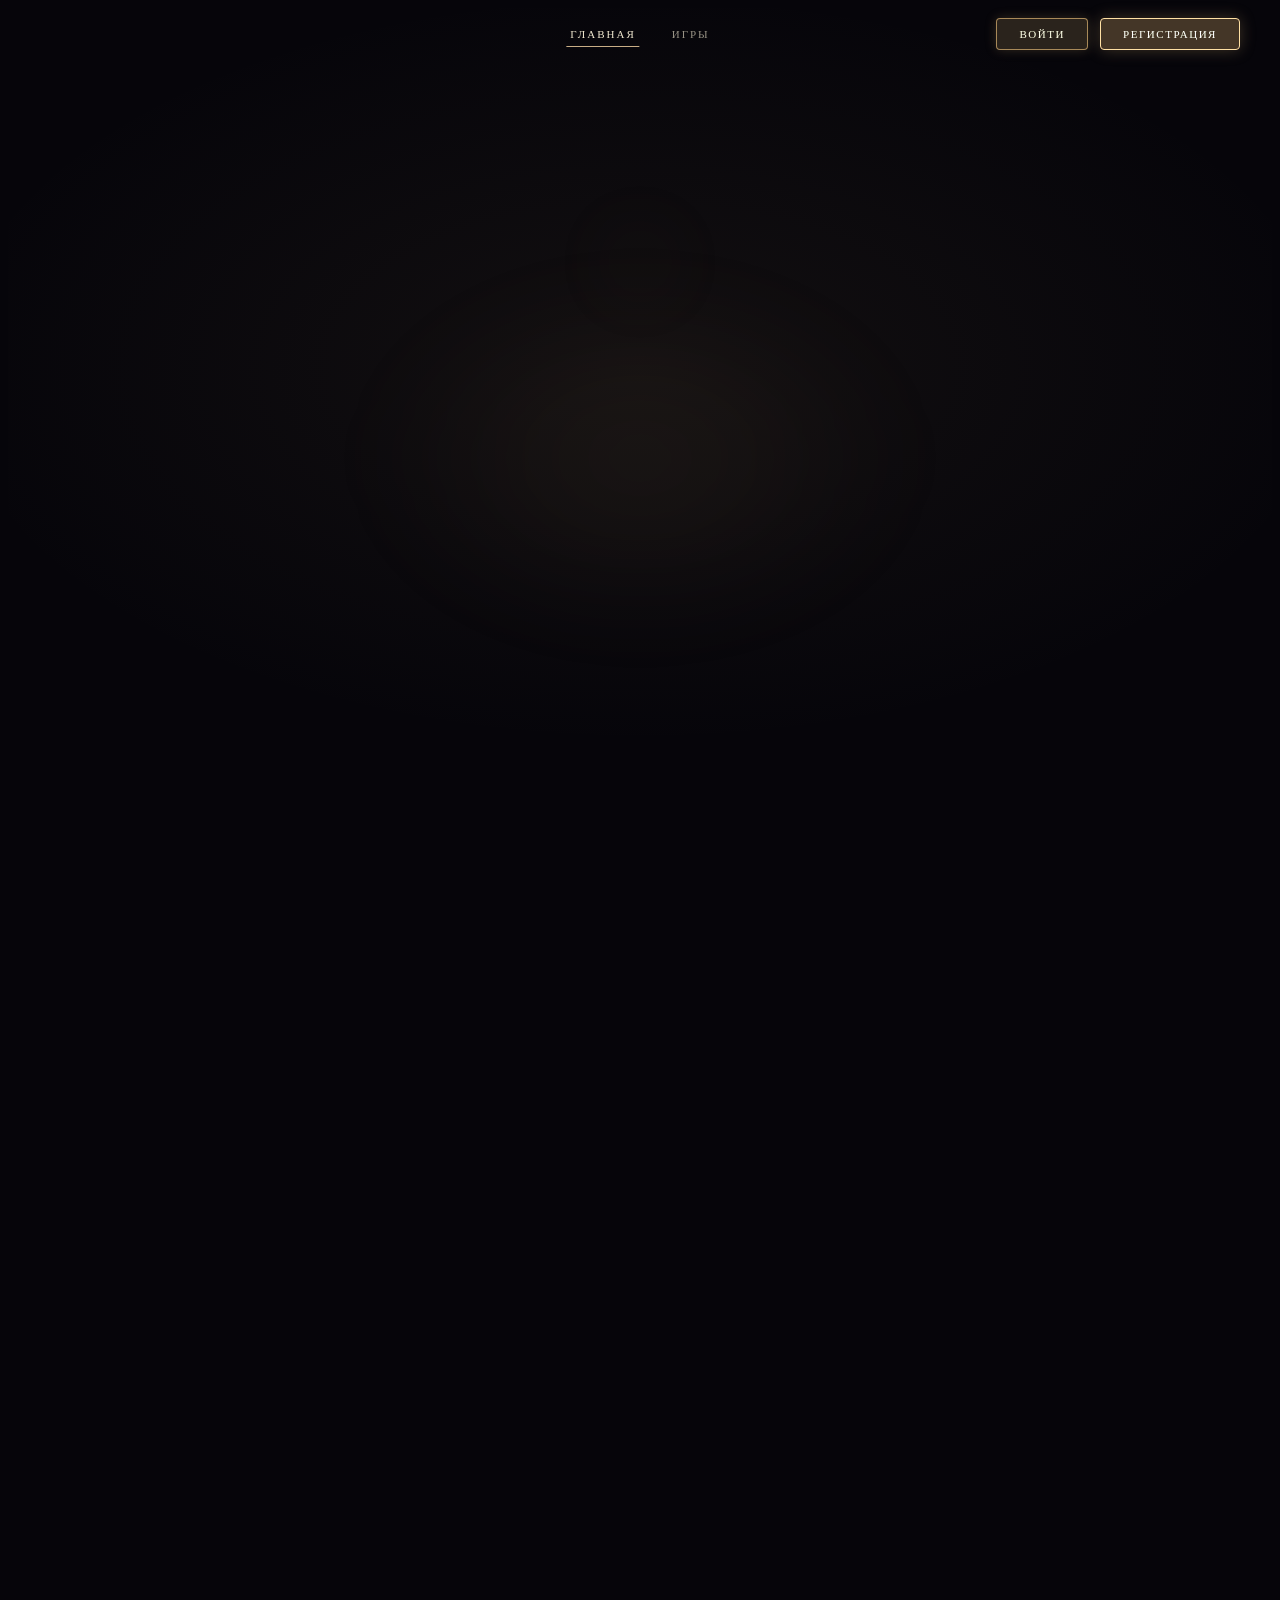
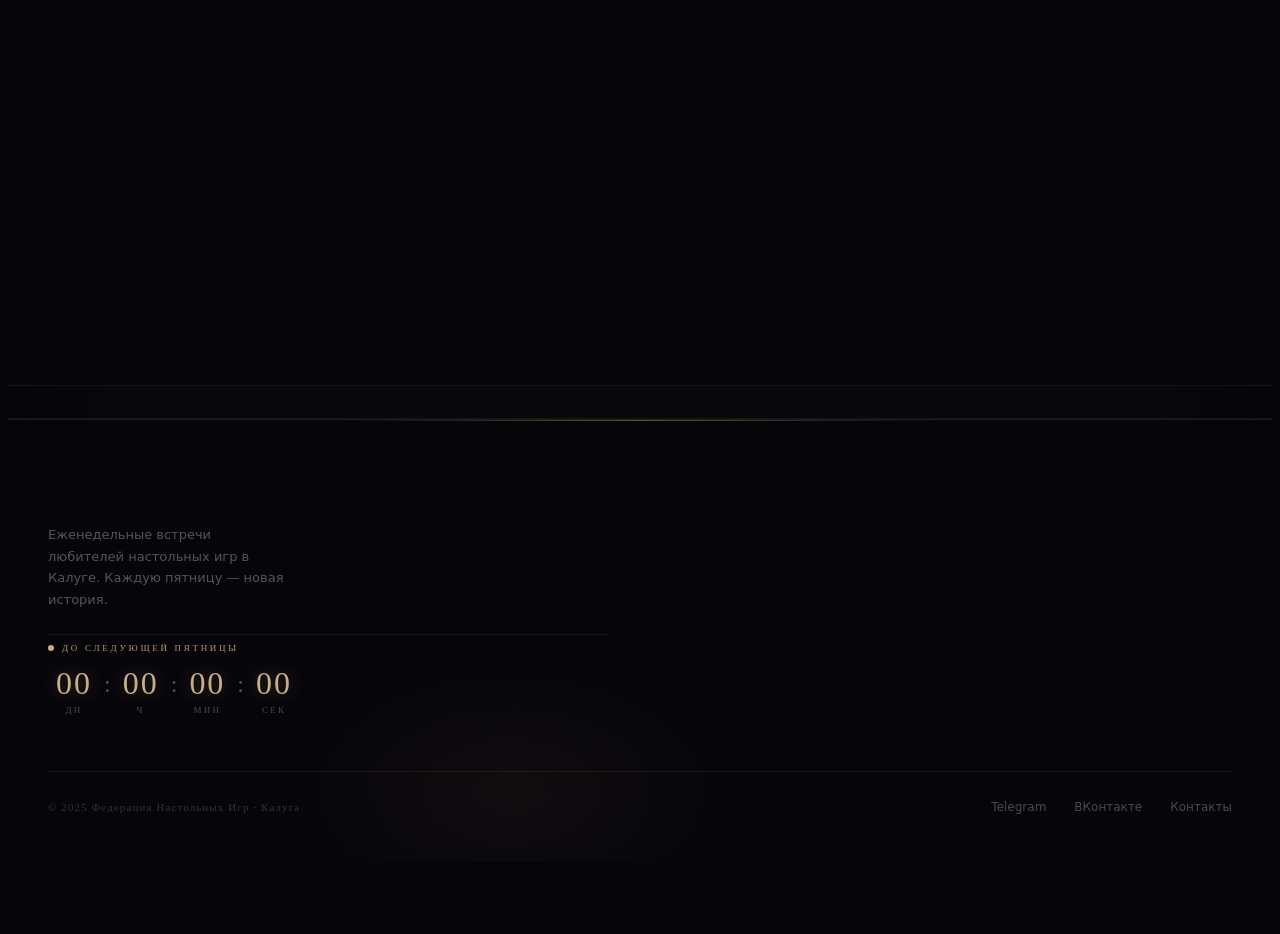
==== commit aa81f143: "Обновленные файлы сайта Исправил баги на странице" ====
--- a/index.html
+++ b/index.html
@@ -1,4 +1,4 @@
-<!doctype html>
+﻿<!doctype html>
 <html lang="ru">
 <head>
   <meta charset="UTF-8">
@@ -35,7 +35,7 @@
     <canvas id="constellation" style="position:absolute;inset:0;width:100%;height:100%;pointer-events:none;"></canvas>
     <div id="runes-layer" style="position:absolute;inset:0;pointer-events:none;"></div>
     <div id="hex-layer" style="position:absolute;inset:0;pointer-events:none;"></div>
-    <div id="dice-layer" style="position:absolute;inset:0;pointer-events:none;"></div>
+
     <!-- Nebula -->
     <div id="nebula" style="position:absolute;width:600px;height:400px;left:50%;top:50%;transform:translate(-50%,-50%);background:radial-gradient(ellipse, rgba(184,154,106,0.12) 0%, transparent 70%);animation:pulseGlow 6s ease-in-out infinite;pointer-events:none;"></div>
     <!-- Orbit rings container -->
@@ -275,3 +275,4 @@
   <script src="script.js"></script>
 </body>
 </html>
+
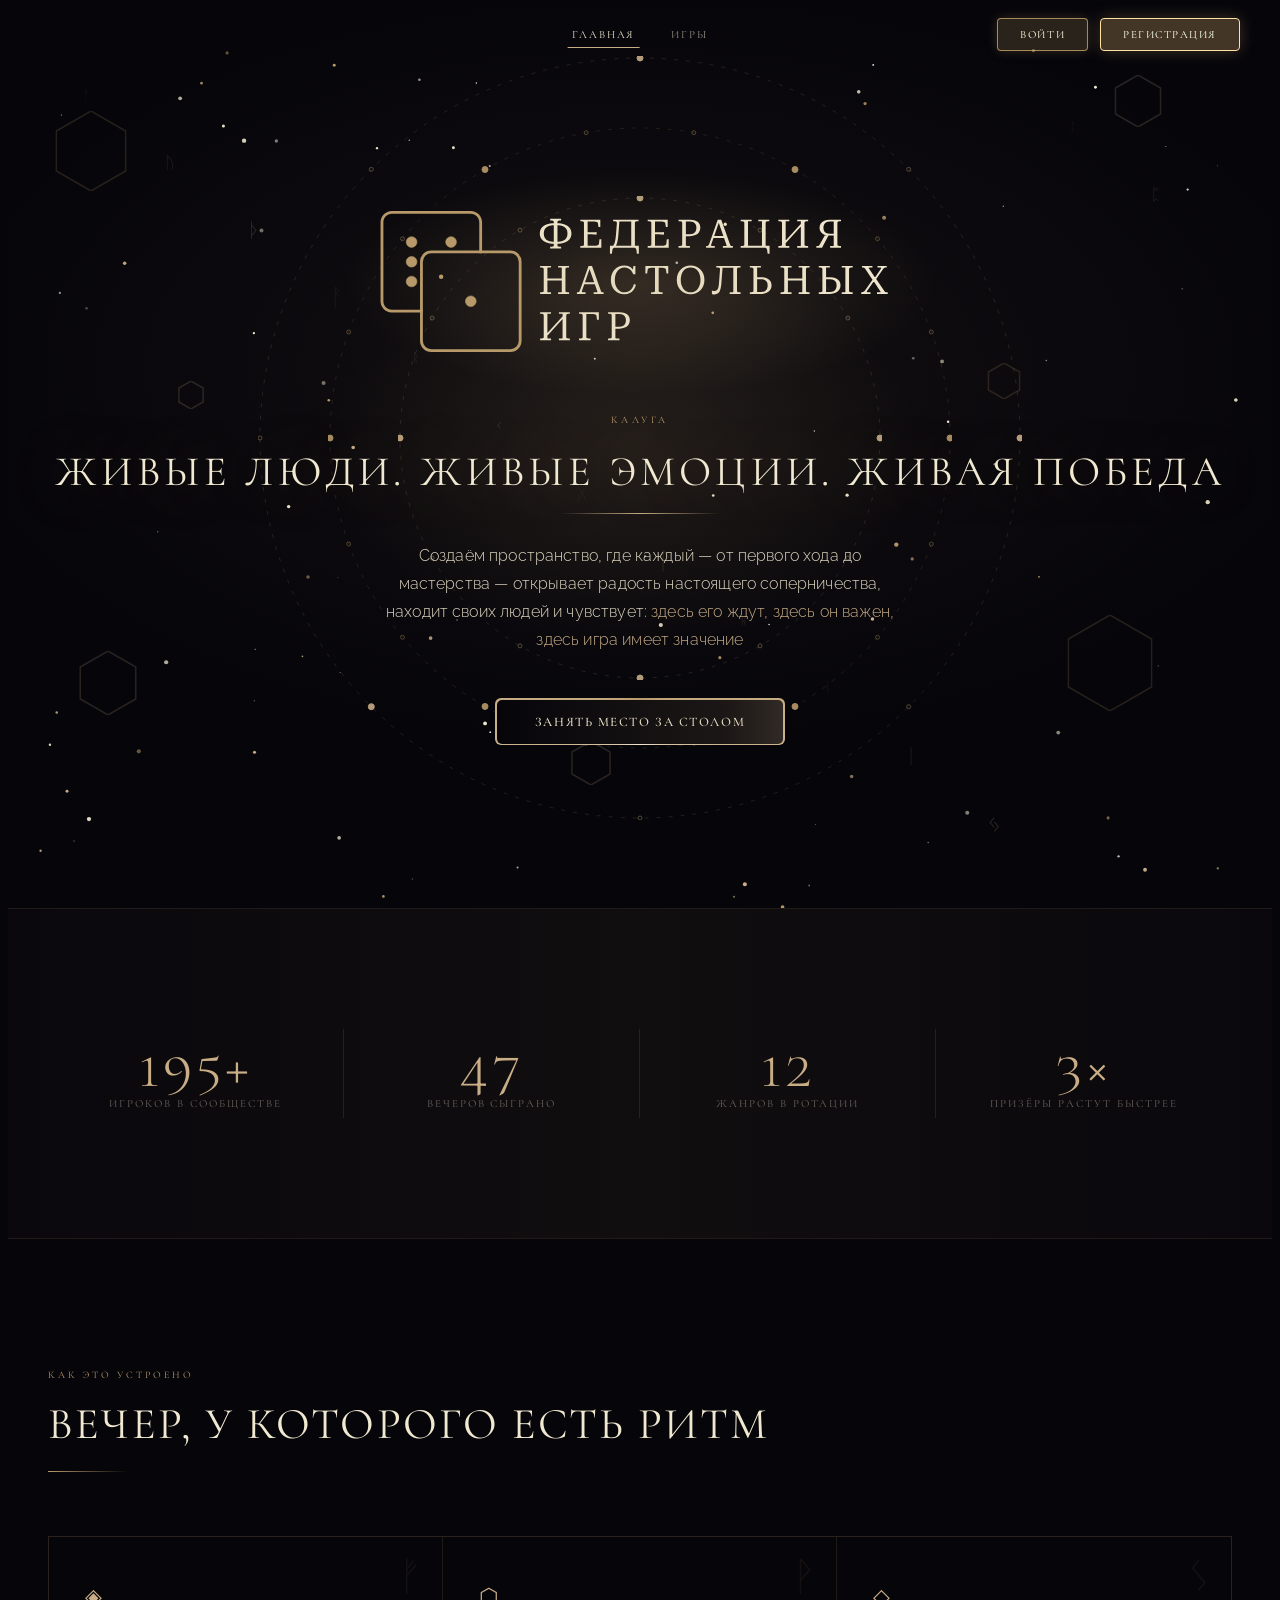
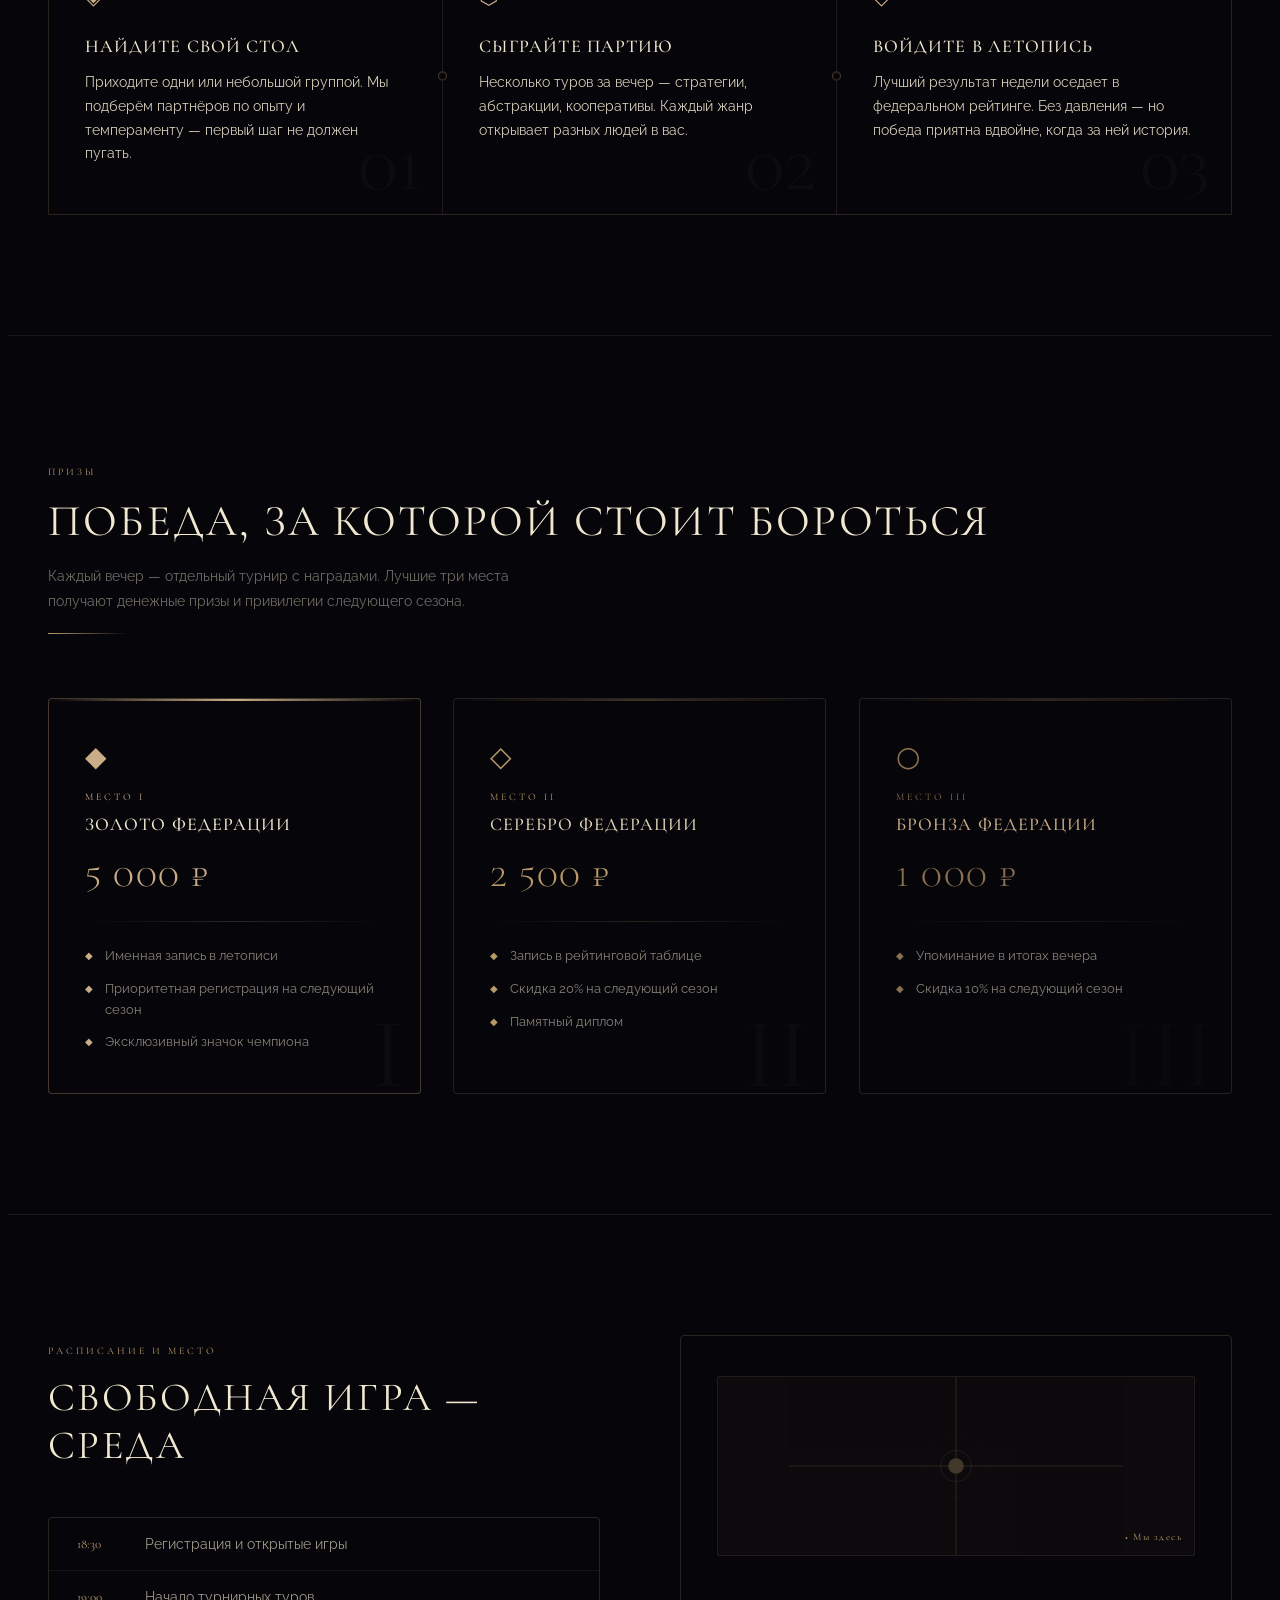
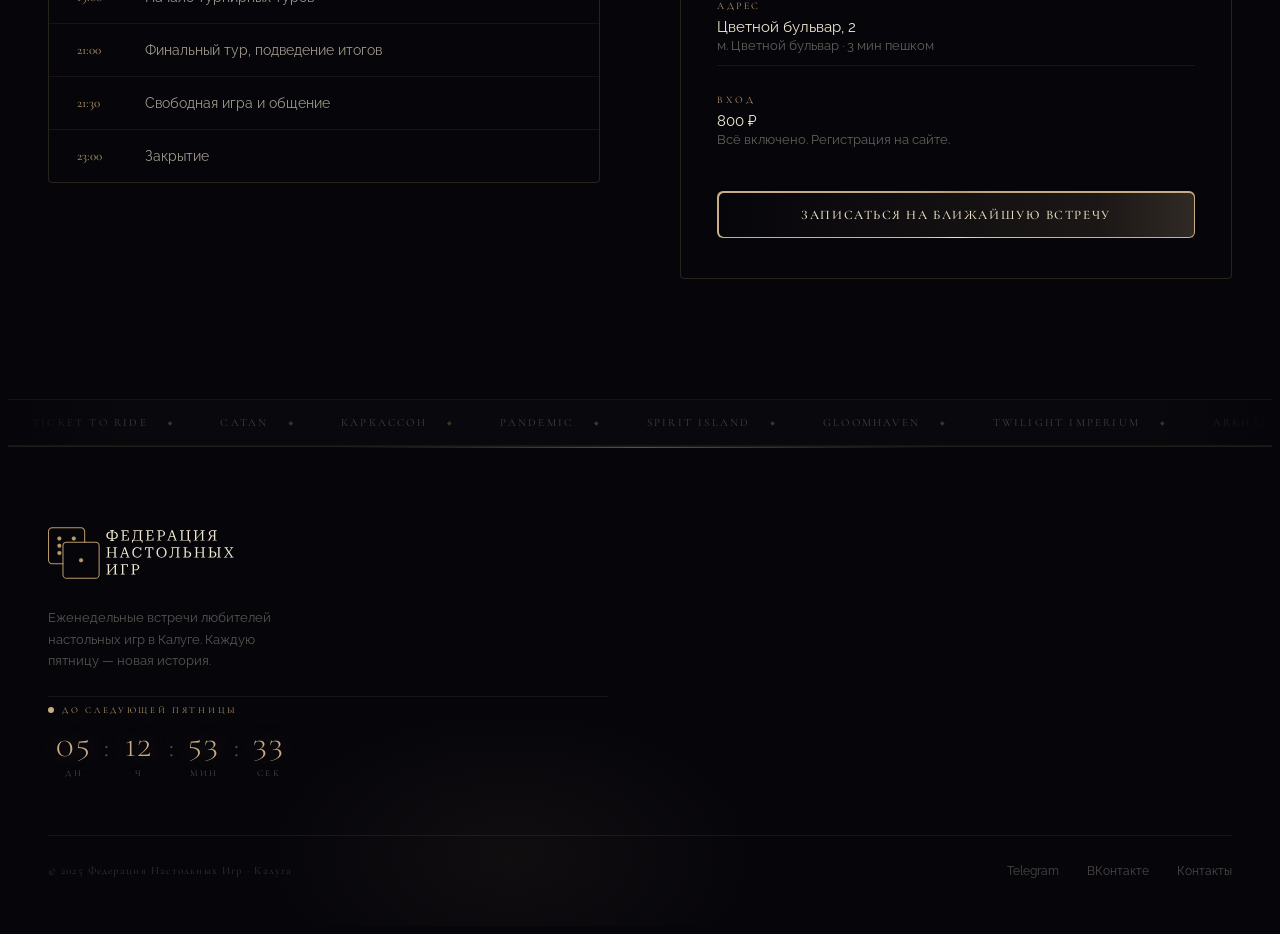
==== commit bf5f166b: "Очередное обновление файлов сайта и внешнего вида Просто подправил мелкие моменты связанные с тексто" ====
--- a/index.html
+++ b/index.html
@@ -122,7 +122,7 @@
         <p style="font-size:14px;color:rgba(240,232,208,0.45);max-width:520px;line-height:1.75;margin:0;">Каждый вечер — отдельный турнир с наградами. Лучшие три места получают денежные призы и привилегии следующего сезона.</p>
         <div style="width:80px;height:1px;background:linear-gradient(90deg, #b89a6a, transparent);margin-top:20px;"></div>
       </div>
-      <div style="display:grid;grid-template-columns:repeat(auto-fit, minmax(280px,1fr));gap:24;">
+      <div style="display:grid;grid-template-columns:repeat(auto-fit, minmax(280px,1fr));gap:32px;">
         <div class="reveal reveal-stagger prize-card" data-color="#c8ad86" style="border:1px solid rgba(184,154,106,0.35);border-radius:4px;padding:44px 36px 40px;position:relative;overflow:hidden;background:#06050a;">
           <div style="position:absolute;top:0;left:0;right:0;height:2px;background:linear-gradient(90deg, transparent, #c8ad86, transparent);"></div>
           <div style="position:absolute;bottom:-12px;right:16px;font-family:var(--font-display);font-size:100px;color:#c8ad86;opacity:0.04;user-select:none;line-height:1;">I</div>
@@ -133,7 +133,7 @@
           <div style="width:100%;height:1px;background:linear-gradient(90deg, transparent, #c8ad86, transparent);opacity:0.2;margin-bottom:24px;"></div>
           <div style="display:flex;flex-direction:column;gap:12px;"><div style="display:flex;gap:12px;"><span style="color:#c8ad86;font-size:10px;margin-top:4px;">◆</span><span style="font-size:13px;color:rgba(240,232,208,0.55);line-height:1.6;">Именная запись в летописи</span></div><div style="display:flex;gap:12px;"><span style="color:#c8ad86;font-size:10px;margin-top:4px;">◆</span><span style="font-size:13px;color:rgba(240,232,208,0.55);line-height:1.6;">Приоритетная регистрация на следующий сезон</span></div><div style="display:flex;gap:12px;"><span style="color:#c8ad86;font-size:10px;margin-top:4px;">◆</span><span style="font-size:13px;color:rgba(240,232,208,0.55);line-height:1.6;">Эксклюзивный значок чемпиона</span></div></div>
         </div>
-        <div class="reveal reveal-stagger prize-card" data-color="#b89a6a" style="border:1px solid rgba(184,154,106,0.18);border-radius:4px;padding:44px 36px 40px;position:relative;overflow:hidden;background:#06050a;transition-delay:0.15s">
+        <div class="reveal reveal-stagger prize-card" data-color="#b89a6a" style="border:1px solid rgba(184,154,106,0.18);border-radius:4px;padding:44px 36px 40px;position:relative;overflow:hidden;background:#06050a;">
           <div style="position:absolute;top:0;left:0;right:0;height:2px;background:linear-gradient(90deg, transparent, #b89a6a, transparent);opacity:0.3"></div>
           <div style="position:absolute;bottom:-12px;right:16px;font-family:var(--font-display);font-size:100px;color:#b89a6a;opacity:0.04;user-select:none;line-height:1;">II</div>
           <div style="font-size:28px;color:#b89a6a;margin-bottom:20px;line-height:1;">◇</div>
@@ -143,7 +143,7 @@
           <div style="width:100%;height:1px;background:linear-gradient(90deg, transparent, #b89a6a, transparent);opacity:0.2;margin-bottom:24px;"></div>
           <div style="display:flex;flex-direction:column;gap:12px;"><div style="display:flex;gap:12px;"><span style="color:#b89a6a;font-size:10px;margin-top:4px;">◆</span><span style="font-size:13px;color:rgba(240,232,208,0.55);line-height:1.6;">Запись в рейтинговой таблице</span></div><div style="display:flex;gap:12px;"><span style="color:#b89a6a;font-size:10px;margin-top:4px;">◆</span><span style="font-size:13px;color:rgba(240,232,208,0.55);line-height:1.6;">Скидка 20% на следующий сезон</span></div><div style="display:flex;gap:12px;"><span style="color:#b89a6a;font-size:10px;margin-top:4px;">◆</span><span style="font-size:13px;color:rgba(240,232,208,0.55);line-height:1.6;">Памятный диплом</span></div></div>
         </div>
-        <div class="reveal reveal-stagger prize-card" data-color="#8a7050" style="border:1px solid rgba(184,154,106,0.18);border-radius:4px;padding:44px 36px 40px;position:relative;overflow:hidden;background:#06050a;transition-delay:0.3s">
+        <div class="reveal reveal-stagger prize-card" data-color="#8a7050" style="border:1px solid rgba(184,154,106,0.18);border-radius:4px;padding:44px 36px 40px;position:relative;overflow:hidden;background:#06050a;">
           <div style="position:absolute;top:0;left:0;right:0;height:2px;background:linear-gradient(90deg, transparent, #8a7050, transparent);opacity:0.3"></div>
           <div style="position:absolute;bottom:-12px;right:16px;font-family:var(--font-display);font-size:100px;color:#8a7050;opacity:0.04;user-select:none;line-height:1;">III</div>
           <div style="font-size:28px;color:#8a7050;margin-bottom:20px;line-height:1;">○</div>
@@ -157,12 +157,12 @@
     </div>
   </section>
 
-  <!-- Schedule -->
+  <!-- Schedule-1 -->
   <section class="section-standard reveal" style="padding:120px 40px;border-top:1px solid rgba(184,154,106,0.12);">
     <div class="swiss-two-col" style="max-width:1200px;margin:0 auto;display:grid;grid-template-columns:1fr 1fr;gap:80px;align-items:start;">
       <div>
         <p style="font-size:10px;color:#b89a6a;letter-spacing:0.3em;text-transform:uppercase;margin-bottom:16px;font-family:var(--font-serif);">Расписание и место</p>
-        <h2 style="font-family:var(--font-serif);font-size:clamp(26px,3.5vw,40px);font-weight:400;letter-spacing:0.06em;color:#f0e8d0;margin:0 0 48px;text-transform:uppercase;">Каждую пятницу</h2>
+        <h2 style="font-family:var(--font-serif);font-size:clamp(26px,3.5vw,40px);font-weight:400;letter-spacing:0.06em;color:#f0e8d0;margin:0 0 48px;text-transform:uppercase;">Свободная игра — Среда</h2>
         <div class="schedule-table" style="border:1px solid rgba(184,154,106,0.2);overflow:hidden;border-radius:4px;">
           <div class="schedule-row" style="display:flex;align-items:center;gap:24px;padding:18px 28px;border-bottom:1px solid rgba(184,154,106,0.1);"><span style="font-size:13px;color:#b89a6a;min-width:44px;font-family:var(--font-serif);">18:30</span><span style="font-size:14px;color:rgba(240,232,208,0.65);">Регистрация и открытые игры</span><span style="margin-left:auto;color:#b89a6a;font-size:12px;opacity:0;">◆</span></div>
           <div class="schedule-row" style="display:flex;align-items:center;gap:24px;padding:18px 28px;border-bottom:1px solid rgba(184,154,106,0.1);"><span style="font-size:13px;color:#b89a6a;min-width:44px;font-family:var(--font-serif);">19:00</span><span style="font-size:14px;color:rgba(240,232,208,0.65);">Начало турнирных туров</span><span style="margin-left:auto;color:#b89a6a;font-size:12px;opacity:0;">◆</span></div>
@@ -234,7 +234,7 @@
       <button class="modal-close" data-close="modal-register" style="position:absolute;top:18px;right:20px;background:none;border:none;color:rgba(240,232,208,0.3);font-size:20px;cursor:pointer;line-height:1;padding:4px;">×</button>
       <div id="reg-form-wrap">
         <p style="font-size:10px;color:#b89a6a;letter-spacing:0.3em;text-transform:uppercase;margin-bottom:12px;font-family:var(--font-serif);">Ближайшая встреча</p>
-        <h3 style="font-family:var(--font-serif);font-size:24px;color:#f0e8d0;font-weight:400;letter-spacing:0.06em;text-transform:uppercase;margin:0 0 8px;">Пятница, 18:30</h3>
+        <h3 style="font-family:var(--font-serif);font-size:24px;color:#f0e8d0;font-weight:400;letter-spacing:0.06em;text-transform:uppercase;margin:0 0 8px;">Среда, 18:30</h3>
         <p style="font-size:13px;color:rgba(240,232,208,0.35);margin-bottom:36px;">Цветной бульвар, 2 · Вход 800 ₽</p>
         <div style="width:100%;height:1px;background:linear-gradient(90deg, transparent, rgba(184,154,106,0.3), transparent);margin-bottom:32px;"></div>
         <form id="reg-form" style="display:flex;flex-direction:column;gap:16px;">
--- a/style.css
+++ b/style.css
@@ -227,9 +227,18 @@
 
 /* ── 3D card hover ── */
 .card-3d {
-  transition: transform 0.15s ease, box-shadow 0.15s ease;
+  transition: transform 0.15s ease;
   transform-style: preserve-3d;
   will-change: transform;
+}
+.prize-card {
+  transition: transform 0.15s ease !important;
+  transform-style: preserve-3d;
+  will-change: transform;
+  transition-delay: 0s !important;
+}
+.prize-card:hover {
+  box-shadow: none !important;
 }
 
 /* ── Responsive layout ── */
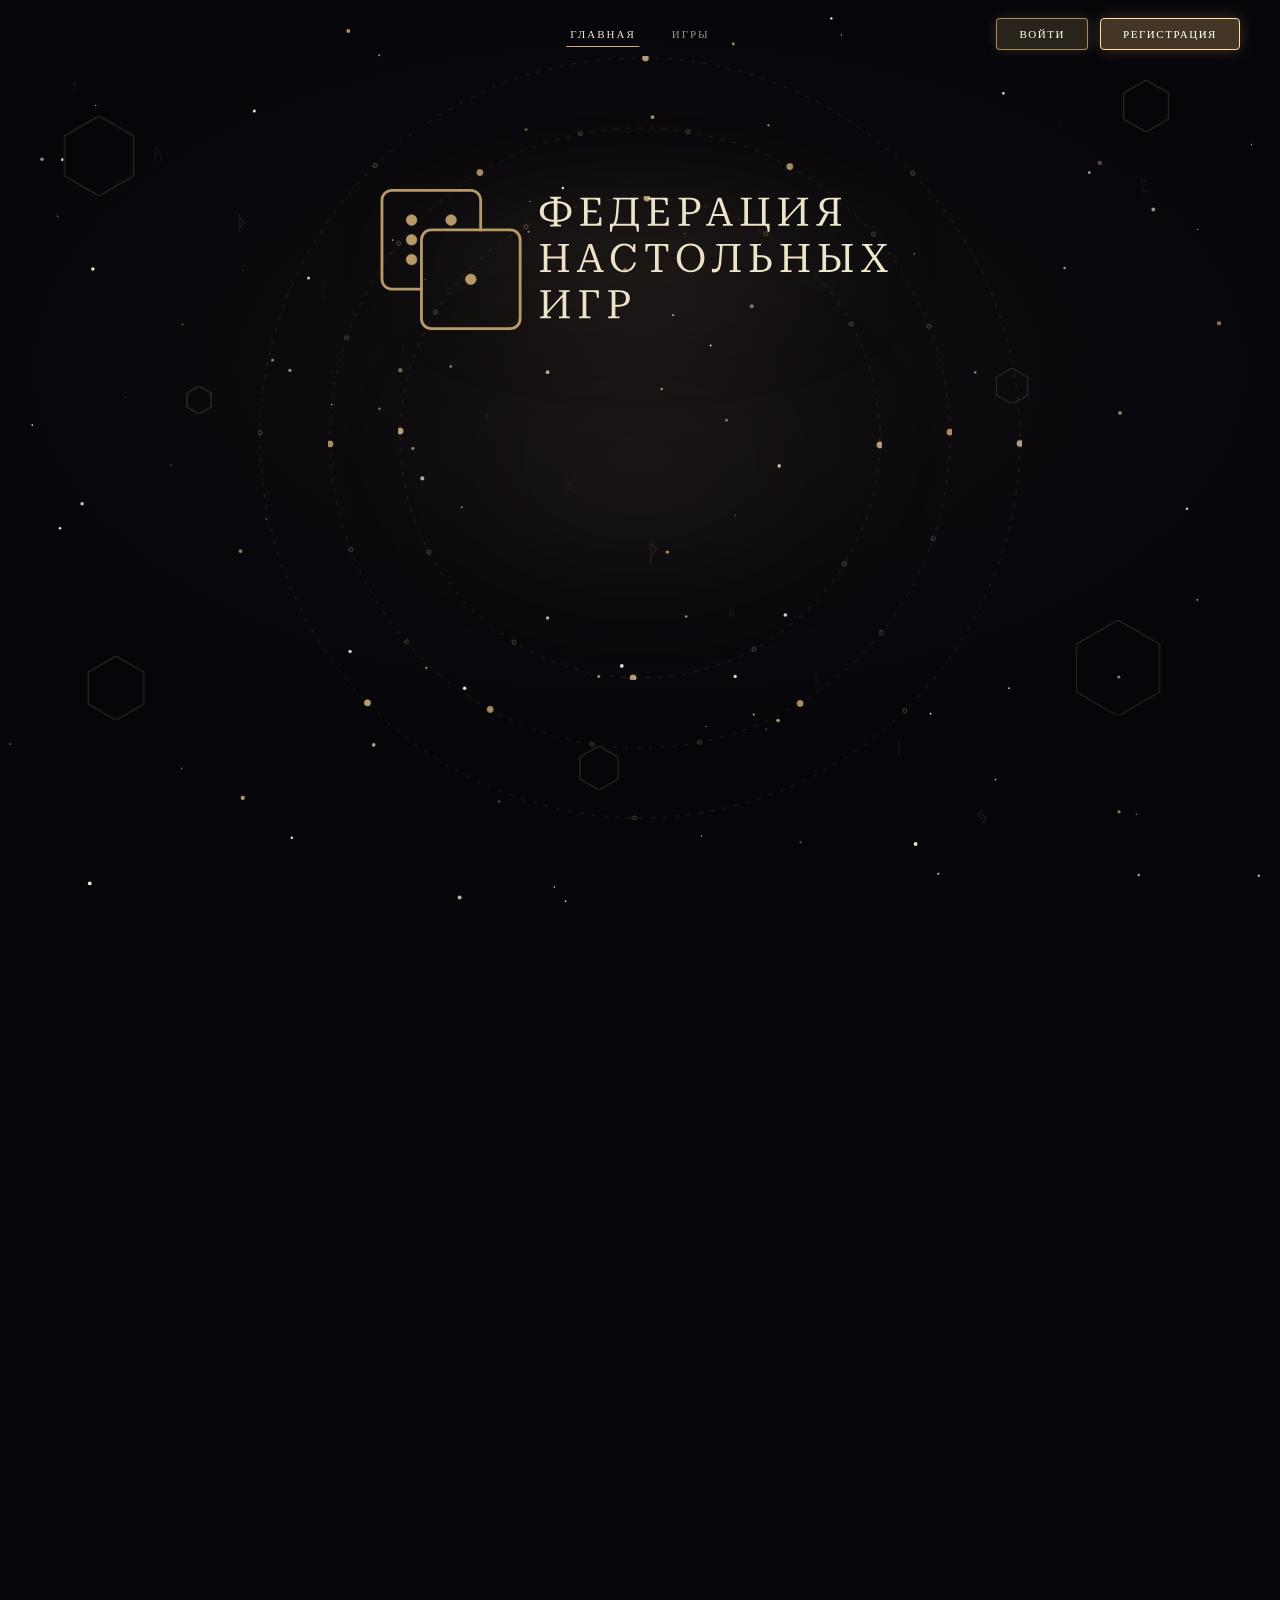
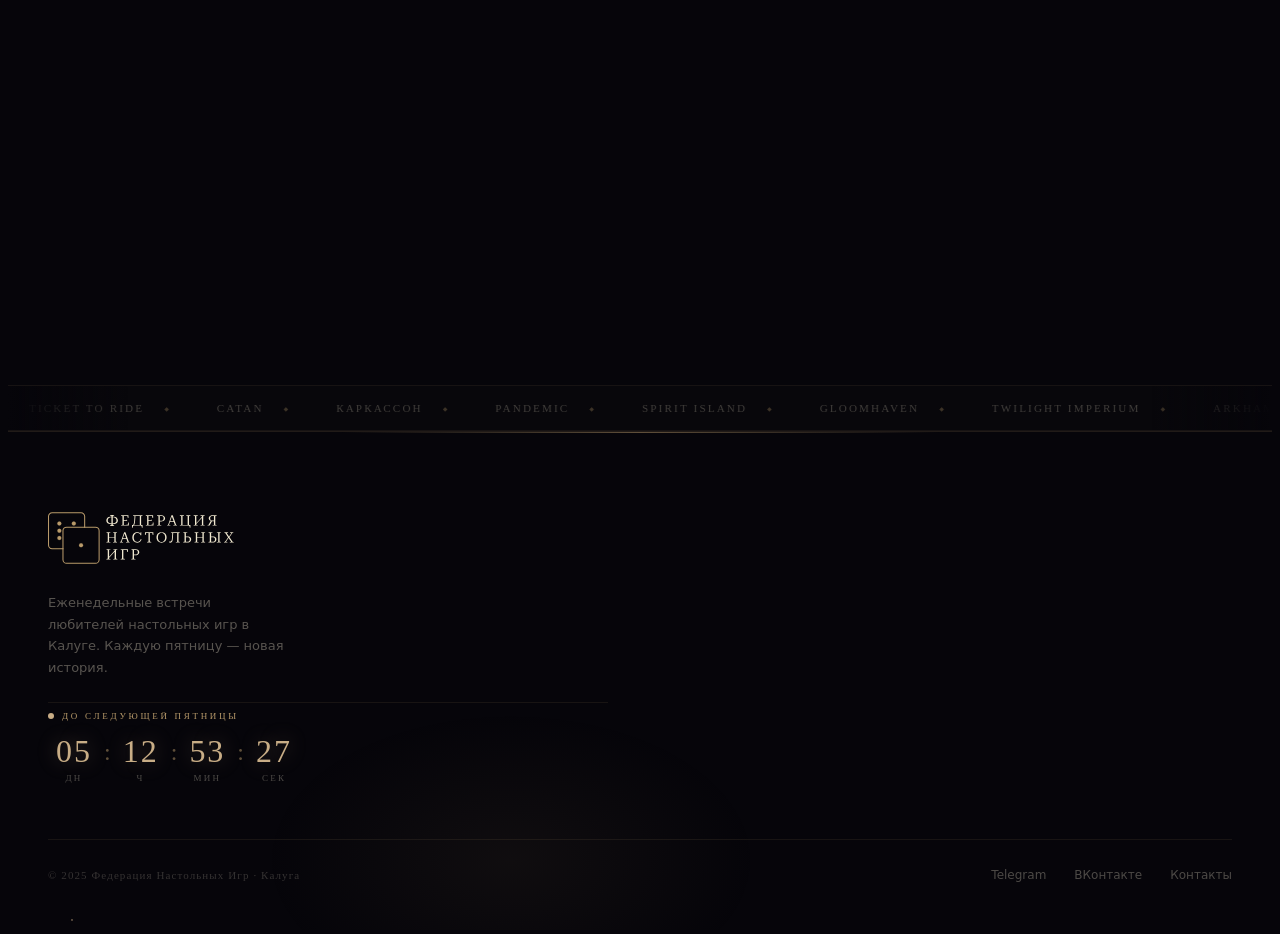
==== commit a8096021: "Чуток измени текст на более актуальный" ====
--- a/index.html
+++ b/index.html
@@ -99,7 +99,7 @@
         <div class="cell-rune" style="position:absolute;top:16px;right:20px;font-family:serif;font-size:40px;color:#b89a6a;opacity:0.08;user-select:none;">ᚹ</div>
         <div class="cell-icon" style="font-size:22px;color:#c8ad86;margin-bottom:28px;line-height:1;display:inline-block;">⬡</div>
         <h3 style="font-family:var(--font-serif);font-size:18px;font-weight:500;color:#f0e8d0;margin:0 0 14px;letter-spacing:0.06em;text-transform:uppercase;">Сыграйте партию</h3>
-        <p style="font-size:14px;color:rgba(240,232,208,0.88);line-height:1.7;margin:0;">Несколько туров за вечер — стратегии, абстракции, кооперативы. Каждый жанр открывает разных людей в вас.</p>
+        <p style="font-size:14px;color:rgba(240,232,208,0.88);line-height:1.7;margin:0;">Вечер стратегий — несколько партий, и каждая раскрывает вас по-новому.</p>
         <div style="position:absolute;right:-5px;top:50%;transform:translateY(-50%);width:9px;height:9px;border-radius:50%;background:#06050a;border:1px solid rgba(184,154,106,0.4);z-index:2;"></div>
       </div>
       <div class="reveal reveal-stagger how-cell card-3d" style="padding:48px 36px;position:relative;transition-delay:0.3s">
@@ -107,7 +107,7 @@
         <div class="cell-rune" style="position:absolute;top:16px;right:20px;font-family:serif;font-size:40px;color:#b89a6a;opacity:0.08;user-select:none;">ᛊ</div>
         <div class="cell-icon" style="font-size:22px;color:#c8ad86;margin-bottom:28px;line-height:1;display:inline-block;">◇</div>
         <h3 style="font-family:var(--font-serif);font-size:18px;font-weight:500;color:#f0e8d0;margin:0 0 14px;letter-spacing:0.06em;text-transform:uppercase;">Войдите в летопись</h3>
-        <p style="font-size:14px;color:rgba(240,232,208,0.88);line-height:1.7;margin:0;">Лучший результат недели оседает в федеральном рейтинге. Без давления — но победа приятна вдвойне, когда за ней история.</p>
+        <p style="font-size:14px;color:rgba(240,232,208,0.88);line-height:1.7;margin:0;">Лучший результат фиксируется в федеральном рейтинге. Без давления — но победа приятна вдвойне, когда за ней история.</p>
       </div>
     </div>
     </div>
@@ -119,7 +119,7 @@
       <div style="margin-bottom:64px;">
         <p style="font-size:10px;color:#b89a6a;letter-spacing:0.3em;text-transform:uppercase;margin-bottom:16px;font-family:var(--font-serif);">Призы</p>
         <h2 style="font-family:var(--font-serif);font-size:clamp(24px,4vw,44px);font-weight:400;letter-spacing:0.05em;color:#f0e8d0;margin:0 0 16px;text-transform:uppercase;">Победа, за которой стоит бороться</h2>
-        <p style="font-size:14px;color:rgba(240,232,208,0.45);max-width:520px;line-height:1.75;margin:0;">Каждый вечер — отдельный турнир с наградами. Лучшие три места получают денежные призы и привилегии следующего сезона.</p>
+        <p style="font-size:14px;color:rgba(240,232,208,0.45);max-width:520px;line-height:1.75;margin:0;">Лучшие три места получают денежные призы и привилегии следующего сезона.</p>
         <div style="width:80px;height:1px;background:linear-gradient(90deg, #b89a6a, transparent);margin-top:20px;"></div>
       </div>
       <div style="display:grid;grid-template-columns:repeat(auto-fit, minmax(280px,1fr));gap:32px;">
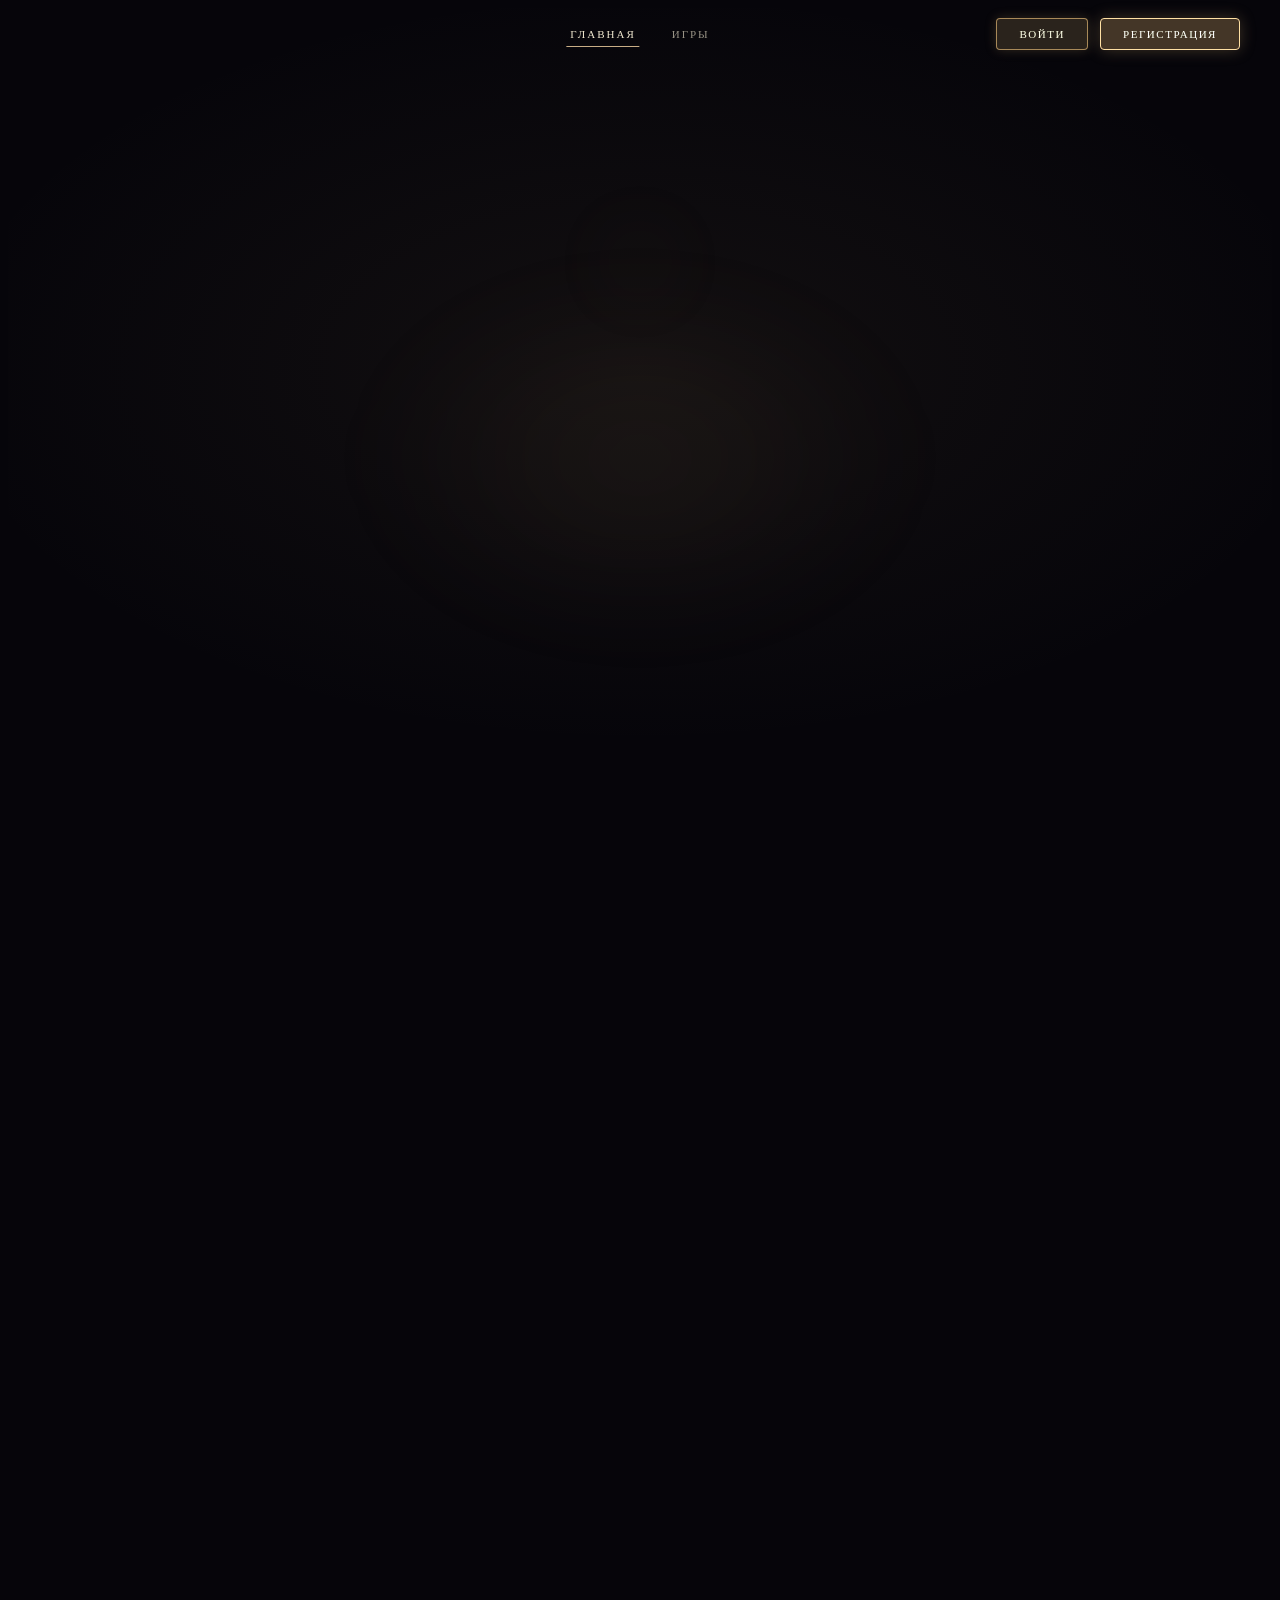
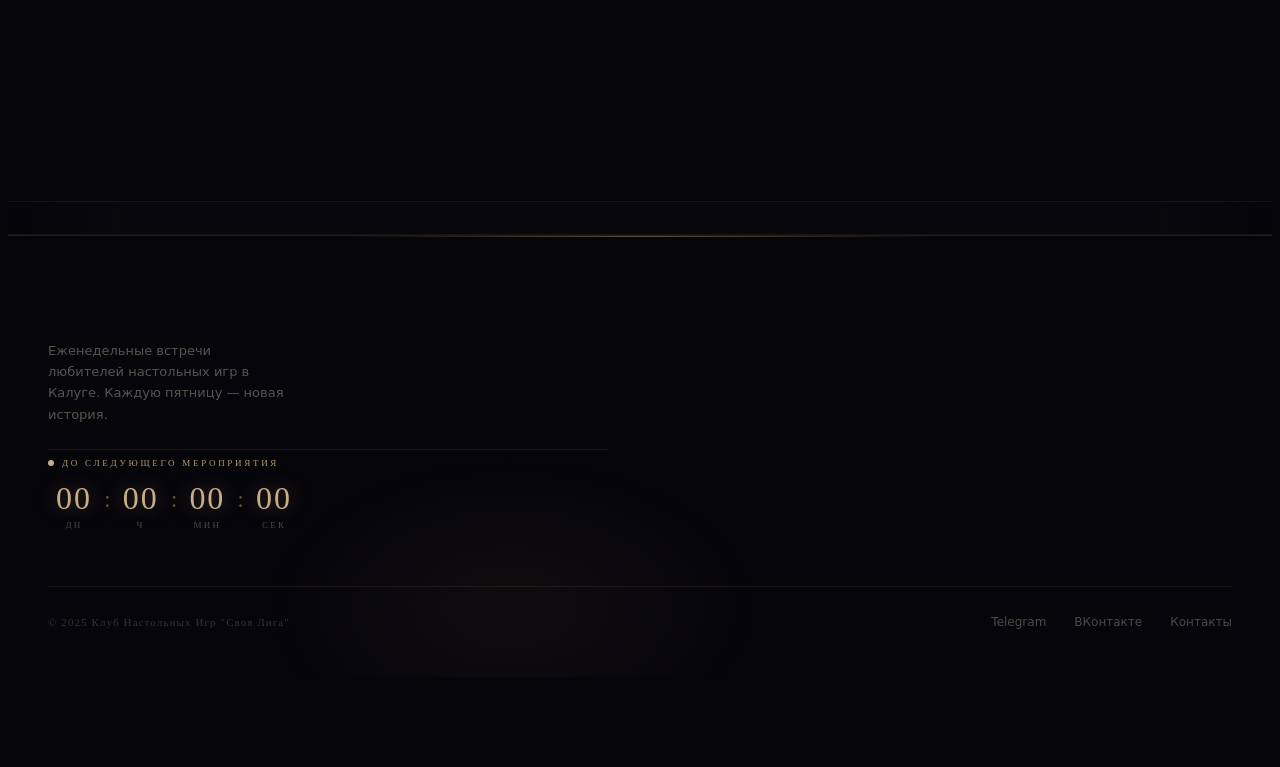
==== commit 7c7c11fe: "Add files via upload" ====
--- a/index.html
+++ b/index.html
@@ -15,13 +15,12 @@
     </div>
     <div class="nav-right" style="display:flex;gap:12px;align-items:center;margin-left:auto;">
       <span id="nav-user" style="font-size:12px;color:rgba(240, 232, 208, 0.92);font-family:var(--font-serif);display:none;max-width:200px;overflow:hidden;text-overflow:ellipsis;white-space:nowrap;"></span>
+      
       <button id="btn-login" style="background:rgba(184,154,106,0.18);border:1px solid rgba(184, 154, 106, 0.749);border-radius:4px;color:#fff2d6;font-size:11px;letter-spacing:0.14em;text-transform:uppercase;padding:9px 22px;cursor:pointer;font-family:var(--font-serif);transition:all 0.25s;">Войти</button>
       <button id="btn-register" style="background:rgba(184,154,106,0.30);border:1px solid #e8c99a;border-radius:4px;color:#fff8e6;font-size:11px;letter-spacing:0.14em;text-transform:uppercase;padding:9px 22px;cursor:pointer;font-family:var(--font-serif);transition:all 0.25s;box-shadow:0 0 18px rgba(200,173,134,0.38), 0 2px 12px rgba(184,154,106,0.28);">Регистрация</button>
       <button id="btn-logout" style="display:none;background:rgba(180,60,60,0.22);border:1px solid rgba(232,160,160,0.85);border-radius:4px;color:#ffdddd;font-size:11px;letter-spacing:0.14em;text-transform:uppercase;padding:9px 22px;cursor:pointer;font-family:var(--font-serif);">Выйти</button>
       <a id="btn-cabinet" href="cabinet.html" style="display:none;background:rgba(184,154,106,0.24);border:1px solid rgba(184,154,106,0.78);border-radius:4px;color:#fff2d6;font-size:11px;letter-spacing:0.1em;text-transform:uppercase;padding:9px 18px;text-decoration:none;font-family:var(--font-serif);">Кабинет</a>
-            <button id="burger-btn" class="burger-btn" style="margin-left:16px;" aria-label="Меню" aria-expanded="false">
-        <span></span><span></span><span></span>
-      </button>
+        <button id="burger-btn" class="burger-btn" style="margin-left:16px;" aria-label="Меню" aria-expanded="false"></button>
     </div>
   </nav>
   <!-- Mobile burger menu -->
@@ -61,21 +60,56 @@
 
     <div style="display:flex;gap:16px;flex-wrap:wrap;justify-content:center;animation:fadeUp 1s 0.5s ease both;z-index:2;">
       <div class="cosmic-btn-wrap" id="hero-cta-wrap">
-        <a href="#" class="cosmic-btn" id="hero-cta">Занять место за столом</a>
+        <a href="#schedule" class="cosmic-btn" id="hero-cta">Занять место за столом</a>
       </div>
     </div>
   </section>
 
   <!-- Stats -->
-  <div class="stats-band reveal" style="border-top:1px solid rgba(184,154,106,0.12);border-bottom:1px solid rgba(184,154,106,0.12);padding:120px 40px;background:rgba(184,154,106,0.02);position:relative;overflow:hidden;">
-    <div style="position:absolute;inset:0;background:linear-gradient(90deg, transparent 0%, rgba(184,154,106,0.04) 50%, transparent 100%);animation:shimmerSweep 4s ease-in-out infinite;pointer-events:none;"></div>
-    <div class="stats-grid" style="max-width:1200px;margin:0 auto;display:grid;grid-template-columns:repeat(4,1fr);gap:0;">
-      <div class="stat-tile" style="text-align:center;padding:8px 24px;border-right:1px solid rgba(184,154,106,0.15);"><div style="font-family:var(--font-display);font-size:clamp(36px,5vw,60px);font-weight:300;color:#c8ad86;line-height:1;margin-bottom:8;letter-spacing:0.05em;"><span class="counter" data-target="200" data-suffix="+">0+</span></div><div style="font-size:11px;color:rgba(240,232,208,0.4);letter-spacing:0.18em;text-transform:uppercase;font-family:var(--font-serif);">Игроков в сообществе</div></div>
-      <div class="stat-tile" style="text-align:center;padding:8px 24px;border-right:1px solid rgba(184,154,106,0.15);animation-delay:0.12s"><div style="font-family:var(--font-display);font-size:clamp(36px,5vw,60px);font-weight:300;color:#c8ad86;line-height:1;margin-bottom:8;letter-spacing:0.05em;"><span class="counter" data-target="48">0</span></div><div style="font-size:11px;color:rgba(240,232,208,0.4);letter-spacing:0.18em;text-transform:uppercase;font-family:var(--font-serif);">Вечеров сыграно</div></div>
-      <div class="stat-tile" style="text-align:center;padding:8px 24px;border-right:1px solid rgba(184,154,106,0.15);animation-delay:0.24s"><div style="font-family:var(--font-display);font-size:clamp(36px,5vw,60px);font-weight:300;color:#c8ad86;line-height:1;margin-bottom:8;letter-spacing:0.05em;"><span class="counter" data-target="12">0</span></div><div style="font-size:11px;color:rgba(240,232,208,0.4);letter-spacing:0.18em;text-transform:uppercase;font-family:var(--font-serif);">Жанров в ротации</div></div>
-      <div class="stat-tile" style="text-align:center;padding:8px 24px;"><div style="font-family:var(--font-display);font-size:clamp(36px,5vw,60px);font-weight:300;color:#c8ad86;line-height:1;margin-bottom:8;letter-spacing:0.05em;"><span class="counter" data-target="3" data-suffix="×">0×</span></div><div style="font-size:11px;color:rgba(240,232,208,0.4);letter-spacing:0.18em;text-transform:uppercase;font-family:var(--font-serif);">Призёры растут быстрее</div></div>
-    </div>
-  </div>
+    <!-- Gallery - фото с турнира (заменяет блок с цифрами) -->
+  <section class="gallery-section reveal" style="padding:120px 40px;">
+    <div style="max-width:1200px;margin:0 auto;">
+    <div style="margin-bottom:48px;">
+      <p style="font-size:10px;color:#b89a6a;letter-spacing:0.3em;text-transform:uppercase;margin-bottom:16px;font-family:var(--font-serif);">Атмосфера</p>
+      <h2 style="font-family:var(--font-serif);font-size:clamp(24px,4vw,36px);font-weight:400;letter-spacing:0.06em;color:#f0e8d0;margin:0;text-transform:uppercase;">Моменты турнира</h2>
+      <p style="font-size:14px;color:rgba(240,232,208,0.45);max-width:520px;margin:16px 0 0;line-height:1.6;">Нажми на фото чтобы рассмотреть ближе</p>
+      <div style="width:80px;height:1px;background:linear-gradient(90deg, #b89a6a, transparent);margin-top:20px;"></div>
+    </div>
+    <div class="gallery-grid" style="display:grid;grid-template-columns:repeat(auto-fit, minmax(280px, 1fr));gap:32px;">
+      <div class="gallery-item" style="aspect-ratio:4/3;overflow:hidden;border:1px solid rgba(184,154,106,0.18);border-radius:6px;background:#0a0907;cursor:pointer;position:relative;">
+        <img src="https://picsum.photos/seed/tournament1/600/450" alt="Турнир 1" loading="lazy" style="width:100%;height:100%;object-fit:cover;transition:transform 0.4s ease, filter 0.3s;">
+        <div style="position:absolute;inset:0;background:linear-gradient(180deg, transparent 60%, rgba(6,5,10,0.55));pointer-events:none;"></div>
+      </div>
+      <div class="gallery-item" style="aspect-ratio:4/3;overflow:hidden;border:1px solid rgba(184,154,106,0.18);border-radius:6px;background:#0a0907;cursor:pointer;position:relative;">
+        <img src="https://picsum.photos/seed/tournament2/600/450" alt="Турнир 2" loading="lazy" style="width:100%;height:100%;object-fit:cover;transition:transform 0.4s ease;">
+        <div style="position:absolute;inset:0;background:linear-gradient(180deg, transparent 60%, rgba(6,5,10,0.55));pointer-events:none;"></div>
+      </div>
+      <div class="gallery-item" style="aspect-ratio:4/3;overflow:hidden;border:1px solid rgba(184,154,106,0.18);border-radius:6px;background:#0a0907;cursor:pointer;position:relative;">
+        <img src="https://picsum.photos/seed/tournament3/600/450" alt="Турнир 3" loading="lazy" style="width:100%;height:100%;object-fit:cover;transition:transform 0.4s ease;">
+        <div style="position:absolute;inset:0;background:linear-gradient(180deg, transparent 60%, rgba(6,5,10,0.55));pointer-events:none;"></div>
+      </div>
+      <div class="gallery-item" style="aspect-ratio:4/3;overflow:hidden;border:1px solid rgba(184,154,106,0.18);border-radius:6px;background:#0a0907;cursor:pointer;position:relative;">
+        <img src="https://picsum.photos/seed/tournament4/600/450" alt="Турнир 4" loading="lazy" style="width:100%;height:100%;object-fit:cover;transition:transform 0.4s ease;">
+        <div style="position:absolute;inset:0;background:linear-gradient(180deg, transparent 60%, rgba(6,5,10,0.55));pointer-events:none;"></div>
+      </div>
+      <div class="gallery-item" style="aspect-ratio:4/3;overflow:hidden;border:1px solid rgba(184,154,106,0.18);border-radius:6px;background:#0a0907;cursor:pointer;position:relative;">
+        <img src="https://picsum.photos/seed/tournament5/600/450" alt="Турнир 5" loading="lazy" style="width:100%;height:100%;object-fit:cover;transition:transform 0.4s ease;">
+        <div style="position:absolute;inset:0;background:linear-gradient(180deg, transparent 60%, rgba(6,5,10,0.55));pointer-events:none;"></div>
+      </div>
+      <div class="gallery-item" style="aspect-ratio:4/3;overflow:hidden;border:1px solid rgba(184,154,106,0.18);border-radius:6px;background:#0a0907;cursor:pointer;position:relative;">
+        <img src="https://picsum.photos/seed/tournament6/600/450" alt="Турнир 6" loading="lazy" style="width:100%;height:100%;object-fit:cover;transition:transform 0.4s ease;">
+        <div style="position:absolute;inset:0;background:linear-gradient(180deg, transparent 60%, rgba(6,5,10,0.55));pointer-events:none;"></div>
+      </div>
+    </div>
+    </div>
+  </section>
+
+  <!-- Lightbox -->
+  <div id="lightbox" style="display:none;position:fixed;inset:0;z-index:100;background:rgba(6,5,10,0.92);backdrop-filter:blur(12px);align-items:center;justify-content:center;padding:24px;cursor:zoom-out;">
+    <img id="lightbox-img" src="" alt="" style="max-width:min(90vw,1000px);max-height:90vh;width:auto;height:auto;border:1px solid rgba(184,154,106,0.35);border-radius:8px;box-shadow:0 0 40px rgba(184,154,106,0.25);cursor:default;">
+    <button id="lightbox-close" aria-label="Закрыть" style="position:absolute;top:20px;right:20px;width:40px;height:40px;border-radius:50%;background:rgba(184,154,106,0.12);border:1px solid rgba(184,154,106,0.3);color:#c8ad86;font-size:18px;cursor:pointer;display:flex;align-items:center;justify-content:center;">✕</button>
+  </div>
+
 
   <!-- How It Works -->
   <section class="section-standard reveal" style="padding:120px 40px;">
@@ -87,7 +121,7 @@
     </div>
     <div class="how-grid" style="display:grid;grid-template-columns:repeat(auto-fit, minmax(280px,1fr));gap:0;border:1px solid rgba(184,154,106,0.2);">
       <div class="reveal reveal-stagger how-cell card-3d" style="padding:48px 36px;border-right:1px solid rgba(184,154,106,0.15);position:relative;">
-        <div style="position:absolute;bottom:12px;right:20px;font-family:var(--font-display);font-size:72px;color:#b89a6a;opacity:0.05;user-select:none;line-height:1;">01</div>
+        
         <div class="cell-rune" style="position:absolute;top:16px;right:20px;font-family:serif;font-size:40px;color:#b89a6a;opacity:0.08;user-select:none;">ᚠ</div>
         <div class="cell-icon" style="font-size:22px;color:#c8ad86;margin-bottom:28px;line-height:1;display:inline-block;">◈</div>
         <h3 style="font-family:var(--font-serif);font-size:18px;font-weight:500;color:#f0e8d0;margin:0 0 14px;letter-spacing:0.06em;text-transform:uppercase;">Найдите свой стол</h3>
@@ -95,7 +129,7 @@
         <div style="position:absolute;right:-5px;top:50%;transform:translateY(-50%);width:9px;height:9px;border-radius:50%;background:#06050a;border:1px solid rgba(184,154,106,0.4);z-index:2;"></div>
       </div>
       <div class="reveal reveal-stagger how-cell card-3d" style="padding:48px 36px;border-right:1px solid rgba(184,154,106,0.15);position:relative;transition-delay:0.15s">
-        <div style="position:absolute;bottom:12px;right:20px;font-family:var(--font-display);font-size:72px;color:#b89a6a;opacity:0.05;user-select:none;line-height:1;">02</div>
+        
         <div class="cell-rune" style="position:absolute;top:16px;right:20px;font-family:serif;font-size:40px;color:#b89a6a;opacity:0.08;user-select:none;">ᚹ</div>
         <div class="cell-icon" style="font-size:22px;color:#c8ad86;margin-bottom:28px;line-height:1;display:inline-block;">⬡</div>
         <h3 style="font-family:var(--font-serif);font-size:18px;font-weight:500;color:#f0e8d0;margin:0 0 14px;letter-spacing:0.06em;text-transform:uppercase;">Сыграйте партию</h3>
@@ -103,7 +137,7 @@
         <div style="position:absolute;right:-5px;top:50%;transform:translateY(-50%);width:9px;height:9px;border-radius:50%;background:#06050a;border:1px solid rgba(184,154,106,0.4);z-index:2;"></div>
       </div>
       <div class="reveal reveal-stagger how-cell card-3d" style="padding:48px 36px;position:relative;transition-delay:0.3s">
-        <div style="position:absolute;bottom:12px;right:20px;font-family:var(--font-display);font-size:72px;color:#b89a6a;opacity:0.05;user-select:none;line-height:1;">03</div>
+        
         <div class="cell-rune" style="position:absolute;top:16px;right:20px;font-family:serif;font-size:40px;color:#b89a6a;opacity:0.08;user-select:none;">ᛊ</div>
         <div class="cell-icon" style="font-size:22px;color:#c8ad86;margin-bottom:28px;line-height:1;display:inline-block;">◇</div>
         <h3 style="font-family:var(--font-serif);font-size:18px;font-weight:500;color:#f0e8d0;margin:0 0 14px;letter-spacing:0.06em;text-transform:uppercase;">Войдите в летопись</h3>
@@ -113,52 +147,9 @@
     </div>
   </section>
 
-  <!-- Prizes -->
-  <section class="section-standard reveal" style="padding:120px 40px;border-top:1px solid rgba(184,154,106,0.12);">
-    <div style="max-width:1200px;margin:0 auto;">
-      <div style="margin-bottom:64px;">
-        <p style="font-size:10px;color:#b89a6a;letter-spacing:0.3em;text-transform:uppercase;margin-bottom:16px;font-family:var(--font-serif);">Призы</p>
-        <h2 style="font-family:var(--font-serif);font-size:clamp(24px,4vw,44px);font-weight:400;letter-spacing:0.05em;color:#f0e8d0;margin:0 0 16px;text-transform:uppercase;">Победа, за которой стоит бороться</h2>
-        <p style="font-size:14px;color:rgba(240,232,208,0.45);max-width:520px;line-height:1.75;margin:0;">Лучшие три места получают денежные призы и привилегии следующего сезона.</p>
-        <div style="width:80px;height:1px;background:linear-gradient(90deg, #b89a6a, transparent);margin-top:20px;"></div>
-      </div>
-      <div style="display:grid;grid-template-columns:repeat(auto-fit, minmax(280px,1fr));gap:32px;">
-        <div class="reveal reveal-stagger prize-card" data-color="#c8ad86" style="border:1px solid rgba(184,154,106,0.35);border-radius:4px;padding:44px 36px 40px;position:relative;overflow:hidden;background:#06050a;">
-          <div style="position:absolute;top:0;left:0;right:0;height:2px;background:linear-gradient(90deg, transparent, #c8ad86, transparent);"></div>
-          <div style="position:absolute;bottom:-12px;right:16px;font-family:var(--font-display);font-size:100px;color:#c8ad86;opacity:0.04;user-select:none;line-height:1;">I</div>
-          <div style="font-size:28px;color:#c8ad86;margin-bottom:20px;line-height:1;">◆</div>
-          <div style="font-size:10px;color:#c8ad86;letter-spacing:0.3em;text-transform:uppercase;margin-bottom:10px;font-family:var(--font-serif);">Место I</div>
-          <h3 style="font-family:var(--font-serif);font-size:18px;font-weight:500;color:#f0e8d0;margin:0 0 20px;letter-spacing:0.06em;text-transform:uppercase;">Золото Федерации</h3>
-          <div style="font-family:var(--font-display);font-size:38px;font-weight:300;color:#c8ad86;letter-spacing:0.04em;line-height:1;margin-bottom:28px;">5 000 ₽</div>
-          <div style="width:100%;height:1px;background:linear-gradient(90deg, transparent, #c8ad86, transparent);opacity:0.2;margin-bottom:24px;"></div>
-          <div style="display:flex;flex-direction:column;gap:12px;"><div style="display:flex;gap:12px;"><span style="color:#c8ad86;font-size:10px;margin-top:4px;">◆</span><span style="font-size:13px;color:rgba(240,232,208,0.55);line-height:1.6;">Именная запись в летописи</span></div><div style="display:flex;gap:12px;"><span style="color:#c8ad86;font-size:10px;margin-top:4px;">◆</span><span style="font-size:13px;color:rgba(240,232,208,0.55);line-height:1.6;">Приоритетная регистрация на следующий сезон</span></div><div style="display:flex;gap:12px;"><span style="color:#c8ad86;font-size:10px;margin-top:4px;">◆</span><span style="font-size:13px;color:rgba(240,232,208,0.55);line-height:1.6;">Эксклюзивный значок чемпиона</span></div></div>
-        </div>
-        <div class="reveal reveal-stagger prize-card" data-color="#b89a6a" style="border:1px solid rgba(184,154,106,0.18);border-radius:4px;padding:44px 36px 40px;position:relative;overflow:hidden;background:#06050a;">
-          <div style="position:absolute;top:0;left:0;right:0;height:2px;background:linear-gradient(90deg, transparent, #b89a6a, transparent);opacity:0.3"></div>
-          <div style="position:absolute;bottom:-12px;right:16px;font-family:var(--font-display);font-size:100px;color:#b89a6a;opacity:0.04;user-select:none;line-height:1;">II</div>
-          <div style="font-size:28px;color:#b89a6a;margin-bottom:20px;line-height:1;">◇</div>
-          <div style="font-size:10px;color:#b89a6a;letter-spacing:0.3em;text-transform:uppercase;margin-bottom:10px;font-family:var(--font-serif);">Место II</div>
-          <h3 style="font-family:var(--font-serif);font-size:18px;font-weight:500;color:#e0d4b8;margin:0 0 20px;letter-spacing:0.06em;text-transform:uppercase;">Серебро Федерации</h3>
-          <div style="font-family:var(--font-display);font-size:38px;font-weight:300;color:#b89a6a;letter-spacing:0.04em;line-height:1;margin-bottom:28px;">2 500 ₽</div>
-          <div style="width:100%;height:1px;background:linear-gradient(90deg, transparent, #b89a6a, transparent);opacity:0.2;margin-bottom:24px;"></div>
-          <div style="display:flex;flex-direction:column;gap:12px;"><div style="display:flex;gap:12px;"><span style="color:#b89a6a;font-size:10px;margin-top:4px;">◆</span><span style="font-size:13px;color:rgba(240,232,208,0.55);line-height:1.6;">Запись в рейтинговой таблице</span></div><div style="display:flex;gap:12px;"><span style="color:#b89a6a;font-size:10px;margin-top:4px;">◆</span><span style="font-size:13px;color:rgba(240,232,208,0.55);line-height:1.6;">Скидка 20% на следующий сезон</span></div><div style="display:flex;gap:12px;"><span style="color:#b89a6a;font-size:10px;margin-top:4px;">◆</span><span style="font-size:13px;color:rgba(240,232,208,0.55);line-height:1.6;">Памятный диплом</span></div></div>
-        </div>
-        <div class="reveal reveal-stagger prize-card" data-color="#8a7050" style="border:1px solid rgba(184,154,106,0.18);border-radius:4px;padding:44px 36px 40px;position:relative;overflow:hidden;background:#06050a;">
-          <div style="position:absolute;top:0;left:0;right:0;height:2px;background:linear-gradient(90deg, transparent, #8a7050, transparent);opacity:0.3"></div>
-          <div style="position:absolute;bottom:-12px;right:16px;font-family:var(--font-display);font-size:100px;color:#8a7050;opacity:0.04;user-select:none;line-height:1;">III</div>
-          <div style="font-size:28px;color:#8a7050;margin-bottom:20px;line-height:1;">○</div>
-          <div style="font-size:10px;color:#8a7050;letter-spacing:0.3em;text-transform:uppercase;margin-bottom:10px;font-family:var(--font-serif);">Место III</div>
-          <h3 style="font-family:var(--font-serif);font-size:18px;font-weight:500;color:#c8ad86;margin:0 0 20px;letter-spacing:0.06em;text-transform:uppercase;">Бронза Федерации</h3>
-          <div style="font-family:var(--font-display);font-size:38px;font-weight:300;color:#8a7050;letter-spacing:0.04em;line-height:1;margin-bottom:28px;">1 000 ₽</div>
-          <div style="width:100%;height:1px;background:linear-gradient(90deg, transparent, #8a7050, transparent);opacity:0.2;margin-bottom:24px;"></div>
-          <div style="display:flex;flex-direction:column;gap:12px;"><div style="display:flex;gap:12px;"><span style="color:#8a7050;font-size:10px;margin-top:4px;">◆</span><span style="font-size:13px;color:rgba(240,232,208,0.55);line-height:1.6;">Упоминание в итогах вечера</span></div><div style="display:flex;gap:12px;"><span style="color:#8a7050;font-size:10px;margin-top:4px;">◆</span><span style="font-size:13px;color:rgba(240,232,208,0.55);line-height:1.6;">Скидка 10% на следующий сезон</span></div></div>
-        </div>
-      </div>
-    </div>
-  </section>
 
   <!-- Schedule-1 -->
-  <section class="section-standard reveal" style="padding:120px 40px;border-top:1px solid rgba(184,154,106,0.12);">
+  <section id="schedule" class="section-standard reveal" style="padding:120px 40px;border-top:1px solid rgba(184,154,106,0.12);scroll-margin-top:70px;">
     <div class="swiss-two-col" style="max-width:1200px;margin:0 auto;display:grid;grid-template-columns:1fr 1fr;gap:80px;align-items:start;">
       <div>
         <p style="font-size:10px;color:#b89a6a;letter-spacing:0.3em;text-transform:uppercase;margin-bottom:16px;font-family:var(--font-serif);">Расписание и место</p>
@@ -205,7 +196,7 @@
           <div id="footer-logo"></div>
           <p style="font-size:13px;color:rgba(240,232,208,0.35);max-width:240px;line-height:1.65;margin:0;">Еженедельные встречи любителей настольных игр в Калуге. Каждую пятницу — новая история.</p>
           <div style="padding-top:8px;border-top:1px solid rgba(184,154,106,0.1);">
-            <div style="font-size:9px;color:#b89a6a;letter-spacing:0.3em;text-transform:uppercase;margin-bottom:14px;font-family:var(--font-serif);display:flex;align-items:center;gap:8px;"><span style="width:6px;height:6px;border-radius:50%;background:#c8ad86;display:inline-block;animation:pulseDot 1.5s ease-in-out infinite;"></span> До следующей пятницы</div>
+            <div style="font-size:9px;color:#b89a6a;letter-spacing:0.3em;text-transform:uppercase;margin-bottom:14px;font-family:var(--font-serif);display:flex;align-items:center;gap:8px;"><span style="width:6px;height:6px;border-radius:50%;background:#c8ad86;display:inline-block;animation:pulseDot 1.5s ease-in-out infinite;"></span> До следующего мероприятия</div>
             <div style="display:flex;align-items:flex-start;gap:4px;" id="countdown">
               <div style="display:flex;flex-direction:column;align-items:center;gap:6px;min-width:52px;"><div id="cd-d" style="font-family:var(--font-display);font-size:32px;font-weight:300;color:#c8ad86;line-height:1;letter-spacing:0.06em;text-shadow:0 0 20px rgba(200,173,134,0.4);">00</div><div style="font-size:9px;color:rgba(240,232,208,0.3);letter-spacing:0.25em;text-transform:uppercase;font-family:var(--font-serif);">дн</div></div>
               <div style="color:#b89a6a;font-size:24px;font-family:var(--font-display);opacity:0.5;margin-top:4px;">:</div>
@@ -222,7 +213,7 @@
         </div>
       </div>
       <div class="footer-bottom" style="display:flex;justify-content:space-between;align-items:center;flex-wrap:wrap;gap:16px;border-top:1px solid rgba(184,154,106,0.1);padding-top:28px;">
-        <span style="font-size:11px;color:rgba(240,232,208,0.2);font-family:var(--font-serif);letter-spacing:0.1em;">© 2025 Федерация Настольных Игр · Калуга</span>
+        <span style="font-size:11px;color:rgba(240,232,208,0.2);font-family:var(--font-serif);letter-spacing:0.1em;">© 2025 Клуб Настольных Игр "Своя Лига"</span>
         <div style="display:flex;gap:28px;"><a href="#" style="font-size:12px;color:rgba(240,232,208,0.3);text-decoration:none;">Telegram</a><a href="#" style="font-size:12px;color:rgba(240,232,208,0.3);text-decoration:none;">ВКонтакте</a><a href="#" style="font-size:12px;color:rgba(240,232,208,0.3);text-decoration:none;">Контакты</a></div>
       </div>
     </div>
--- a/style.css
+++ b/style.css
@@ -308,7 +308,7 @@
 @media (max-width: 768px) {
   .section-standard { padding: 72px 20px !important; }
   .hero-section { padding: 96px 20px 72px !important; }
-  .nav-bar { padding: 14px 20px !important; }
+  .nav-bar { padding: 14px 20px !important; min-height: 64px; box-sizing: border-box; }
 .nav-center { display: none !important; }
   .nav-right { margin-left: auto !important; }
   .burger-btn { display: flex !important; margin-left: 16px !important; position: absolute !important; right: 20px !important; top: 50% !important; transform: translateY(-50%) !important; }
@@ -594,3 +594,4 @@
   transform: scale(0.97);
   transition-duration: 0.08s !important;
 }
+
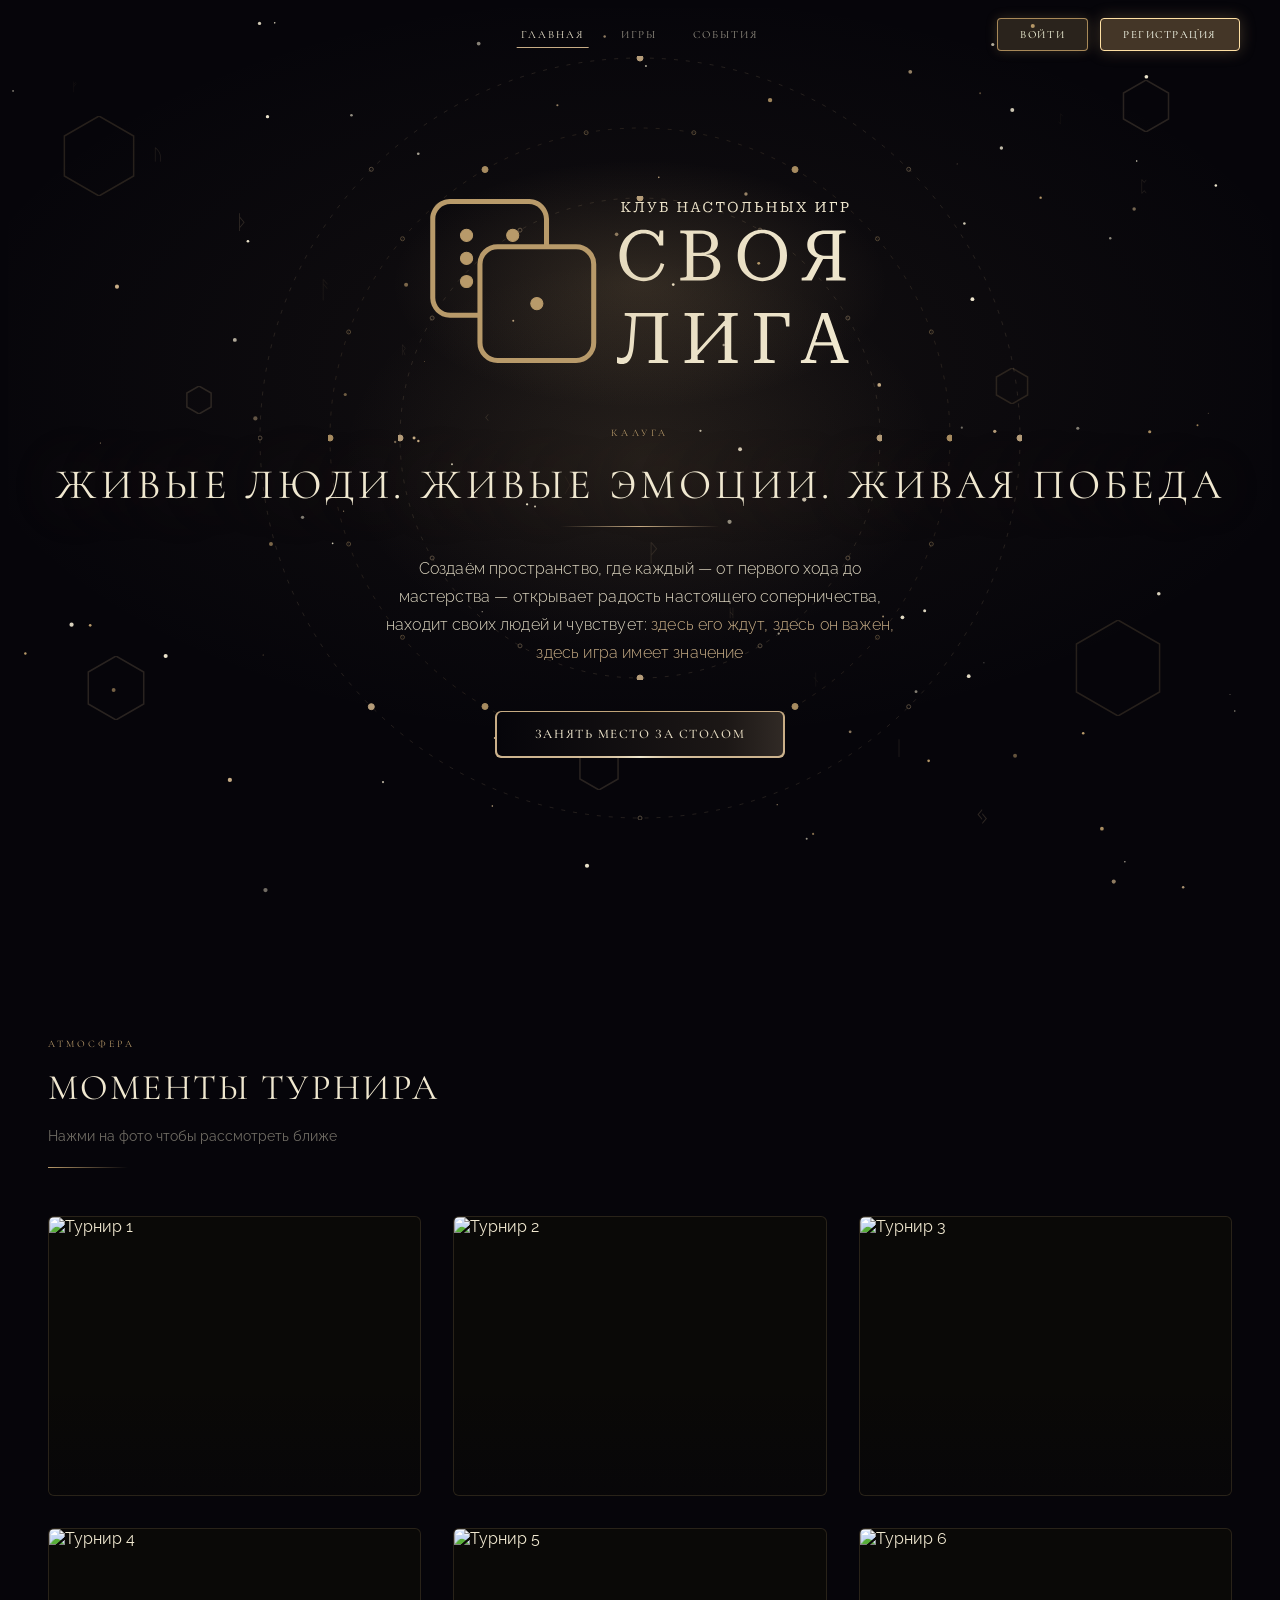
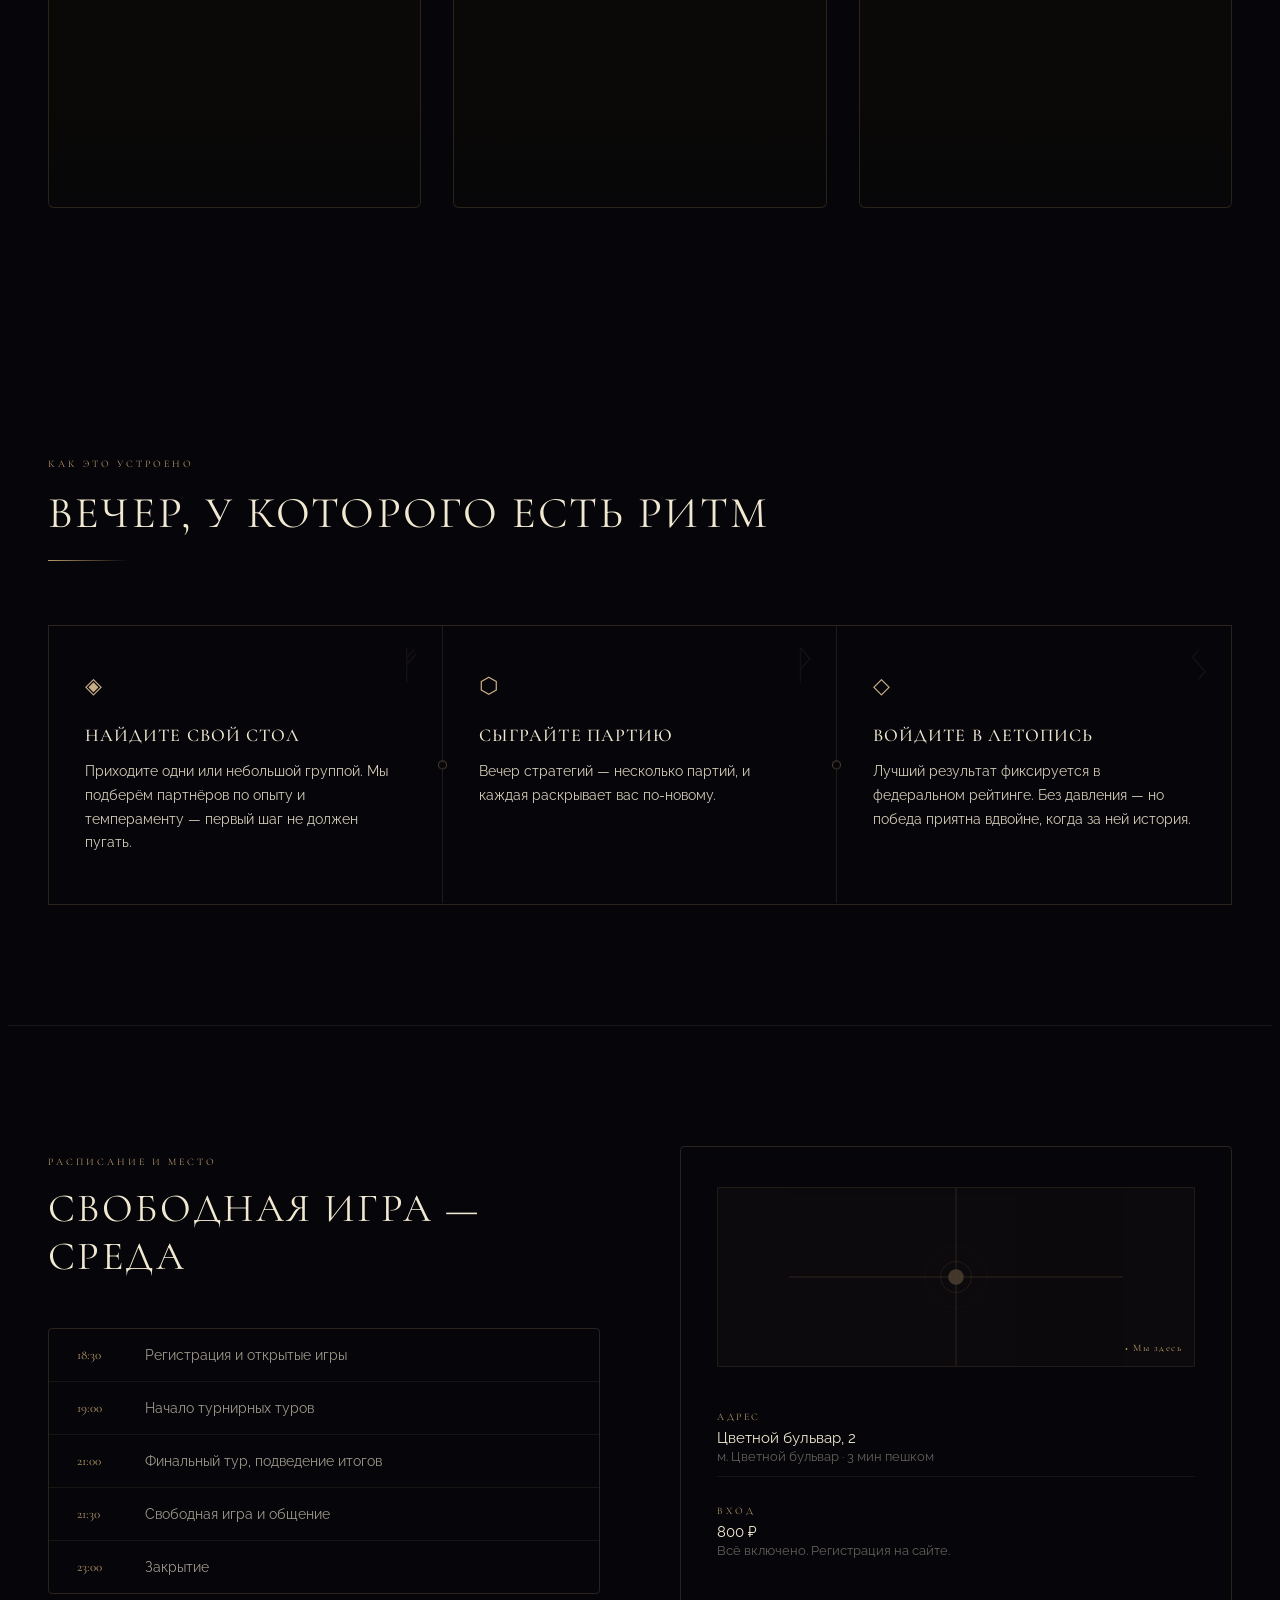
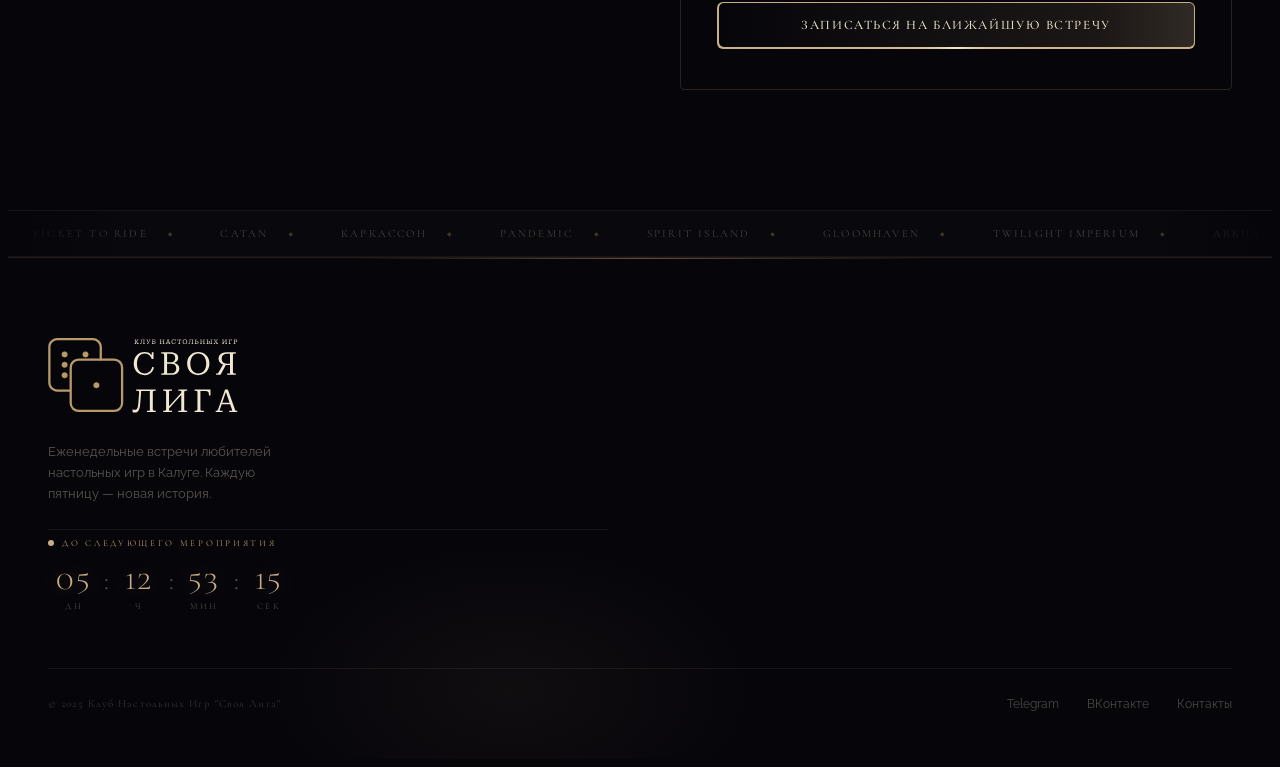
==== commit 04ebde47: "Add files via upload" ====
--- a/index.html
+++ b/index.html
@@ -12,6 +12,7 @@
     <div class="nav-center" style="position:absolute;left:50%;transform:translateX(-50%);display:flex;gap:28px;align-items:center;">
       <a href="index.html" id="btn-home" class="active" style="background:transparent;border:none;box-shadow:none;color:#f0e8d0;font-size:11px;letter-spacing:0.18em;text-transform:uppercase;padding:6px 4px 5px;text-decoration:none;font-family:var(--font-serif);transition:color 0.2s; cursor:pointer; border-bottom:1px solid #c8ad86;">Главная</a>
       <a href="games.html" id="btn-games" style="background:transparent;border:none;box-shadow:none;color:rgba(240,232,208,0.62);font-size:11px;letter-spacing:0.18em;text-transform:uppercase;padding:6px 4px;text-decoration:none;font-family:var(--font-serif);transition:color 0.2s; cursor:pointer;">Игры</a>
+      <a href="#schedule" id="btn-events" style="background:transparent;border:none;box-shadow:none;color:rgba(240,232,208,0.62);font-size:11px;letter-spacing:0.18em;text-transform:uppercase;padding:6px 4px;text-decoration:none;font-family:var(--font-serif);transition:color 0.2s; cursor:pointer;">События</a>
     </div>
     <div class="nav-right" style="display:flex;gap:12px;align-items:center;margin-left:auto;">
       <span id="nav-user" style="font-size:12px;color:rgba(240, 232, 208, 0.92);font-family:var(--font-serif);display:none;max-width:200px;overflow:hidden;text-overflow:ellipsis;white-space:nowrap;"></span>
@@ -20,13 +21,16 @@
       <button id="btn-register" style="background:rgba(184,154,106,0.30);border:1px solid #e8c99a;border-radius:4px;color:#fff8e6;font-size:11px;letter-spacing:0.14em;text-transform:uppercase;padding:9px 22px;cursor:pointer;font-family:var(--font-serif);transition:all 0.25s;box-shadow:0 0 18px rgba(200,173,134,0.38), 0 2px 12px rgba(184,154,106,0.28);">Регистрация</button>
       <button id="btn-logout" style="display:none;background:rgba(180,60,60,0.22);border:1px solid rgba(232,160,160,0.85);border-radius:4px;color:#ffdddd;font-size:11px;letter-spacing:0.14em;text-transform:uppercase;padding:9px 22px;cursor:pointer;font-family:var(--font-serif);">Выйти</button>
       <a id="btn-cabinet" href="cabinet.html" style="display:none;background:rgba(184,154,106,0.24);border:1px solid rgba(184,154,106,0.78);border-radius:4px;color:#fff2d6;font-size:11px;letter-spacing:0.1em;text-transform:uppercase;padding:9px 18px;text-decoration:none;font-family:var(--font-serif);">Кабинет</a>
-        <button id="burger-btn" class="burger-btn" style="margin-left:16px;" aria-label="Меню" aria-expanded="false"></button>
+      <button id="burger-btn" class="burger-btn" style="margin-left:16px;" aria-label="Меню" aria-expanded="false">
+        <span></span><span></span><span></span>
+      </button>
     </div>
   </nav>
   <!-- Mobile burger menu -->
   <div id="mobile-menu" class="mobile-menu" aria-hidden="true">
     <a href="index.html" class="mobile-link" data-page="home">Главная</a>
     <a href="games.html" class="mobile-link" data-page="games">Игры</a>
+    <a href="#schedule" class="mobile-link" data-page="events">События</a>
   </div>
 
   <!-- Hero -->
@@ -39,9 +43,6 @@
     <div id="nebula" style="position:absolute;width:600px;height:400px;left:50%;top:50%;transform:translate(-50%,-50%);background:radial-gradient(ellipse, rgba(184,154,106,0.12) 0%, transparent 70%);animation:pulseGlow 6s ease-in-out infinite;pointer-events:none;"></div>
     <!-- Orbit rings container -->
     <div id="orbit-layer" style="position:absolute;left:50%;top:50%;transform:translate(-50%,-52%);pointer-events:none;"></div>
-    <!-- Shooting stars container -->
-    <div id="shooting-stars" style="position:absolute;inset:0;pointer-events:none;overflow:hidden;"></div>
-
     <!-- Logo -->
     <div style="position:relative;margin-bottom:48px;z-index:2;" id="hero-logo-wrap">
       <div style="position:absolute;inset:-40px;background:radial-gradient(ellipse, rgba(184,154,106,0.2) 0%, transparent 70%);border-radius:50%;animation:pulseGlow 5s ease-in-out infinite;pointer-events:none;"></div>
--- a/style.css
+++ b/style.css
@@ -168,13 +168,6 @@
   pointer-events: none;
 }
 
-/* ── Shooting star ── */
-@keyframes shoot {
-  0%   { transform: translateX(0) translateY(0) scaleX(0); opacity: 0; }
-  5%   { opacity: 1; transform: translateX(0) translateY(0) scaleX(1); }
-  100% { transform: translateX(600px) translateY(200px) scaleX(1); opacity: 0; }
-}
-
 /* ── Glitch ── */
 @keyframes glitch1 {
   0%,100% { clip-path: inset(0 0 100% 0); transform: translate(0); }
@@ -317,16 +310,17 @@
   .footer-section { padding: 56px 20px 36px !important; }
 
   .two-col-grid { display: flex !important; flex-direction: column !important; gap: 0 !important; }
-  .swiss-two-col { display: flex !important; flex-direction: column !important; gap: 48px !important; }
+  .swiss-two-col { display: flex !important; flex-direction: column !important; gap: 48px !important; align-items: stretch !important; }
+  .swiss-two-col > div { width: 100% !important; }
   .stats-grid { gap: 20px !important; }
 
   .how-grid { border-left: none !important; border-right: none !important; }
   .how-cell { border-right: none !important; border-bottom: 1px solid rgba(184,154,106,0.15) !important; padding: 36px 20px !important; }
   .how-cell:last-child { border-bottom: none !important; }
 
-  .schedule-table { padding: 0 !important; }
+  .schedule-table { padding: 0 !important; width: 100% !important; }
   .schedule-row { padding: 14px 16px !important; }
-  .schedule-card { padding: 28px 20px !important; }
+  .schedule-card { padding: 28px 20px !important; width: 100% !important; box-sizing: border-box !important; }
 
   .hide-mobile { display: none !important; }
 
@@ -535,7 +529,7 @@
 #btn-register, #btn-cabinet, #btn-logout {
   box-shadow: 0 0 16px rgba(184,154,106,0.28) !important;
 }
-#btn-games, #btn-home {
+#btn-games, #btn-home, #btn-events {
   background: transparent !important;
   border: none;
   box-shadow: none !important;
@@ -544,17 +538,17 @@
   padding: 6px 4px !important;
   position: relative;
 }
-#btn-games:hover, #btn-home:hover {
+#btn-games:hover, #btn-home:hover, #btn-events:hover {
   background: transparent !important;
   border: none;
   box-shadow: none !important;
   color: #f0e8d0 !important;
 }
-#btn-games.active, #btn-home.active {
+#btn-games.active, #btn-home.active, #btn-events.active {
   color: #f0e8d0 !important;
   border-bottom: 1px solid #c8ad86 !important;
 }
-#btn-games::after, #btn-home::after {
+#btn-games::after, #btn-home::after, #btn-events::after {
   content: '';
   position: absolute;
   left: 0; right: 0; bottom: -2px;
@@ -563,7 +557,7 @@
   transform: scaleX(0);
   transition: transform 0.25s ease;
 }
-#btn-games:hover::after, #btn-home:hover::after {
+#btn-games:hover::after, #btn-home:hover::after, #btn-events:hover::after {
   transform: scaleX(1);
 }
 #btn-login:hover {
